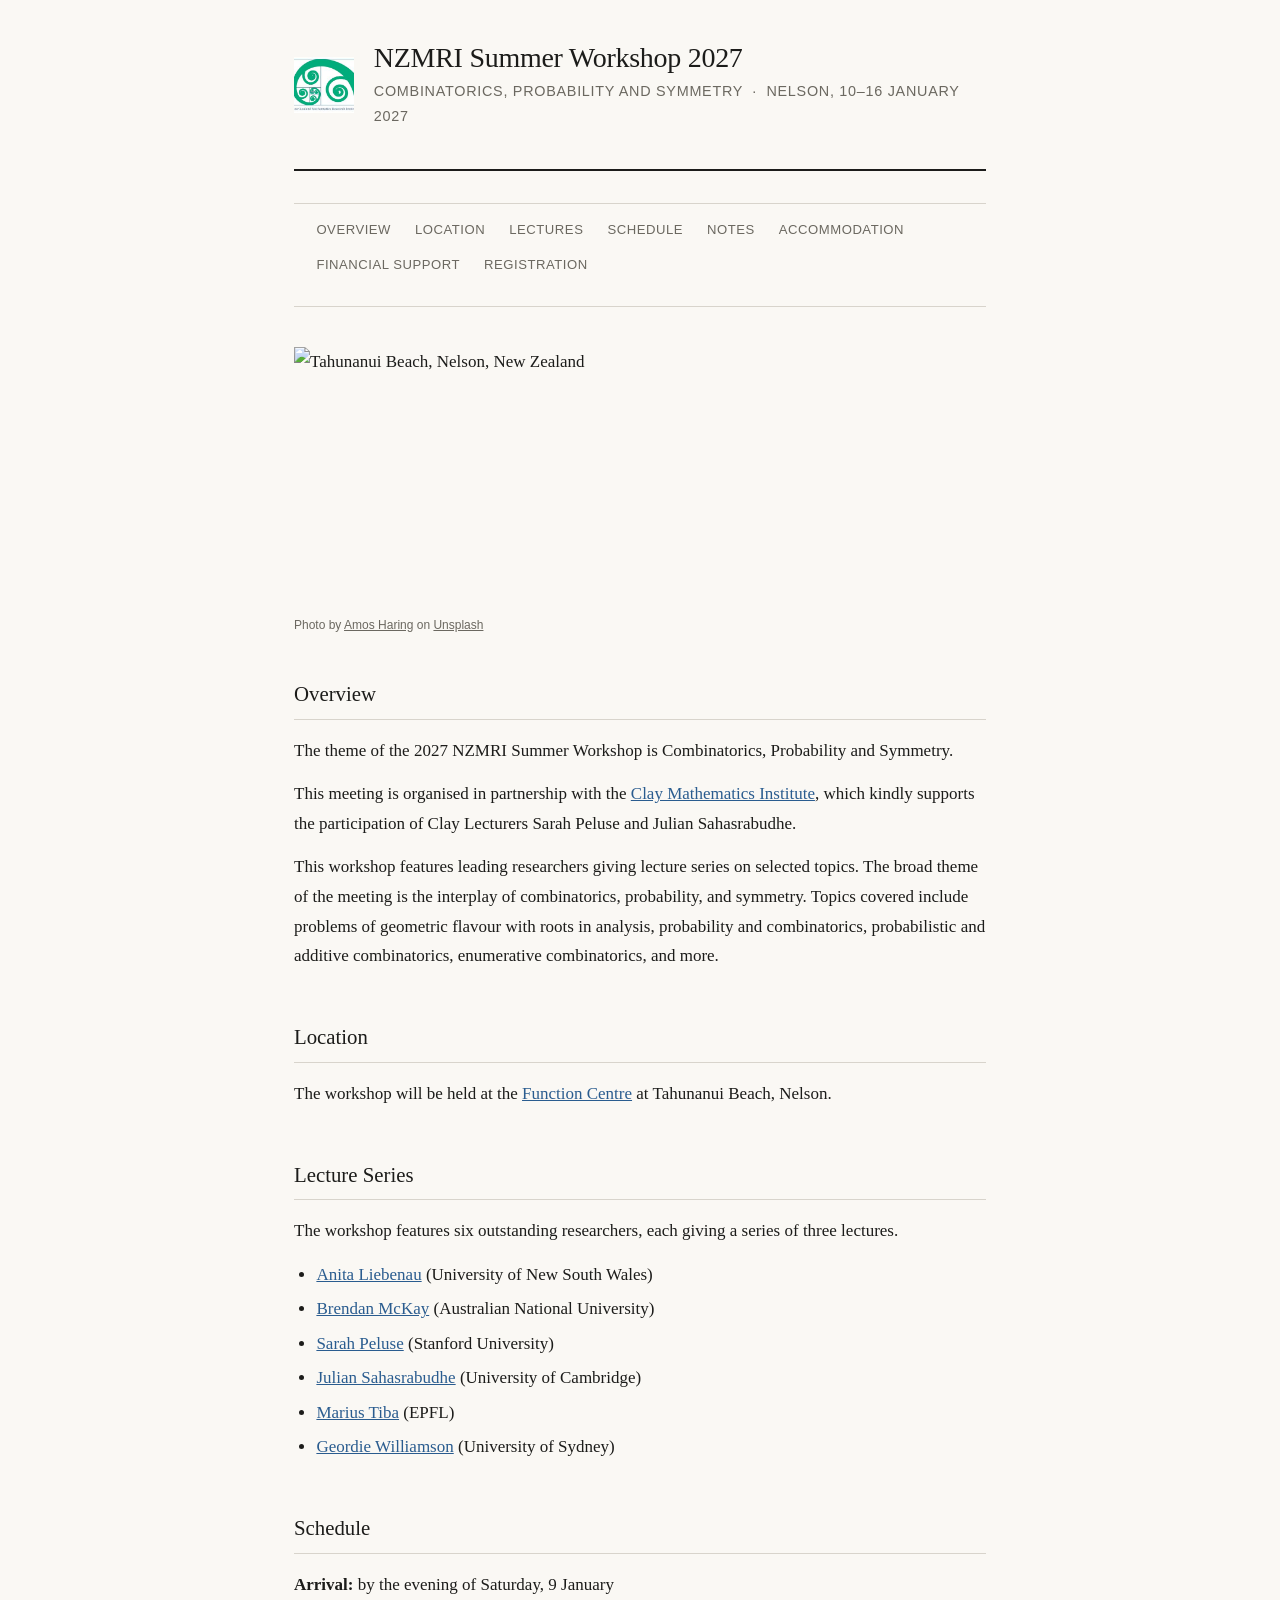
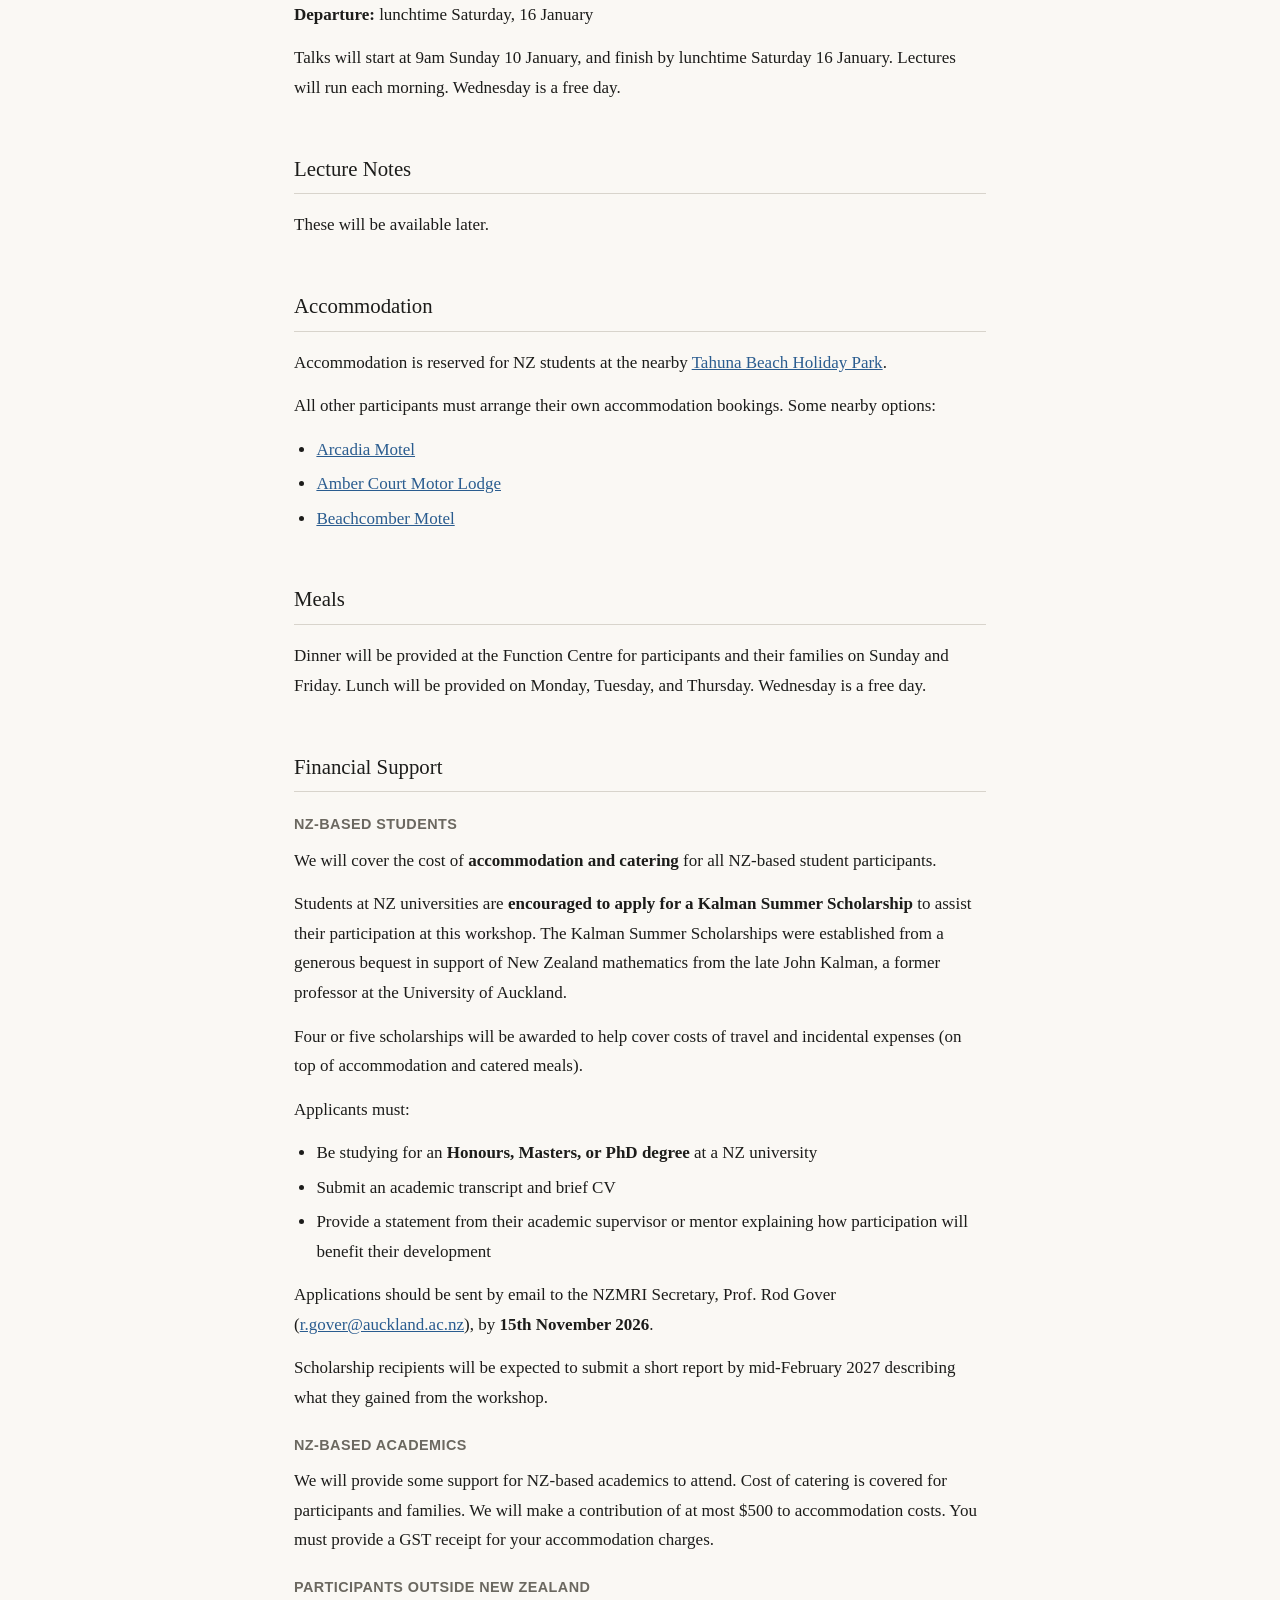
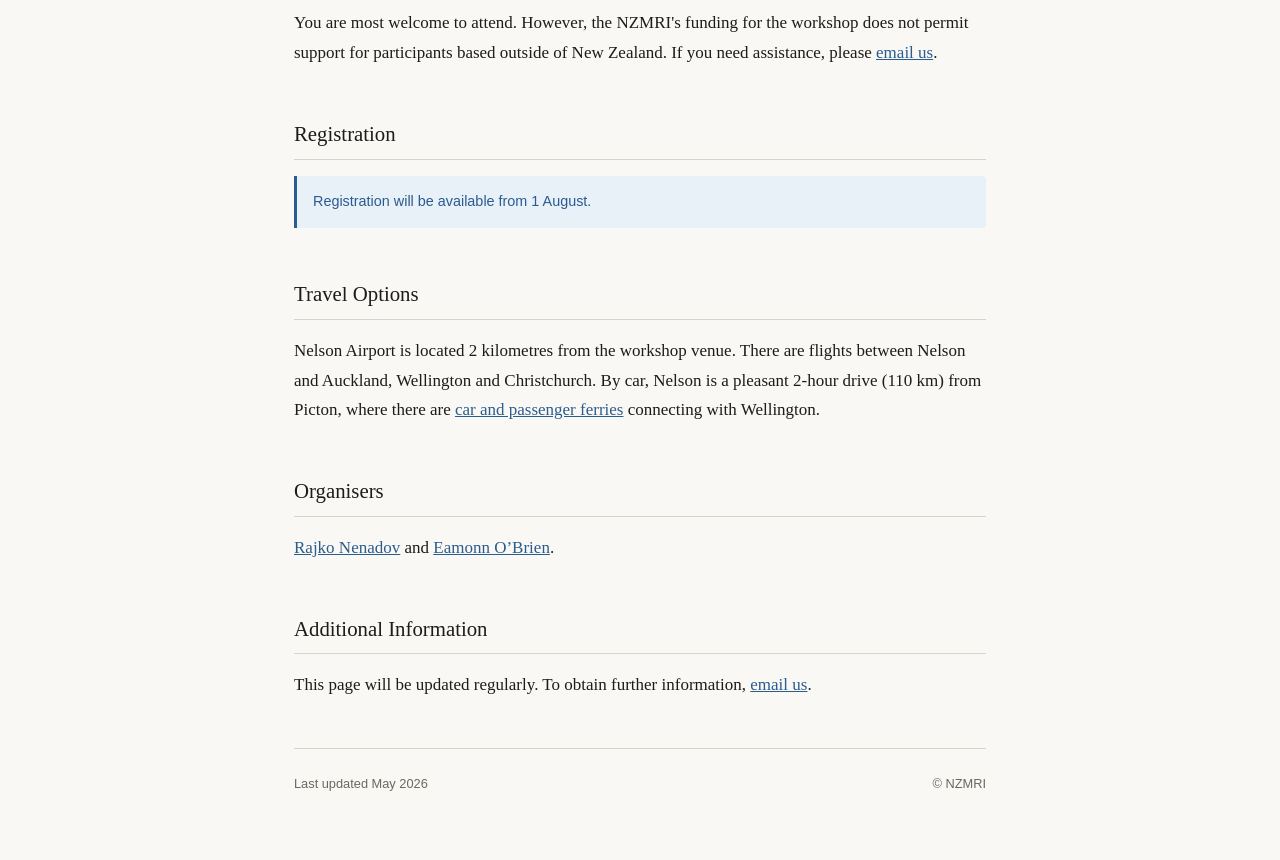
==== index.html @ 6ddc03cf "Add files via upload added CMI notice" ====
<!DOCTYPE html>
<html lang="en">
<head>
  <meta charset="UTF-8">
  <meta name="viewport" content="width=device-width, initial-scale=1.0">
  <title>NZMRI Summer Workshop 2027</title>
  <style>
    *, *::before, *::after { box-sizing: border-box; margin: 0; padding: 0; }

    :root {
      --cream: #faf8f4;
      --ink:   #1c1c1a;
      --muted: #6b6860;
      --rule:  #d8d4cc;
      --accent:#2a5c8f;
      --accent-light: #e8f0f8;
      --max: 740px;
      --serif: 'Georgia', 'Times New Roman', serif;
      --sans: 'Helvetica Neue', Arial, sans-serif;
    }

    html { scroll-behavior: smooth; }

    body {
      background: var(--cream);
      color: var(--ink);
      font-family: var(--serif);
      font-size: 17px;
      line-height: 1.75;
    }

    .page { max-width: var(--max); margin: 0 auto; padding: 0 1.5rem 4rem; }

    header {
      border-bottom: 2px solid var(--ink);
      padding: 2.5rem 0 1.5rem;
      margin-bottom: 2rem;
    }
    .logo-row {
      display: flex;
      align-items: center;
      gap: 1.25rem;
      margin-bottom: 1rem;
    }
    .logo-row img { height: 56px; width: auto; }
    header h1 {
      font-family: var(--serif);
      font-size: 1.75rem;
      font-weight: normal;
      letter-spacing: -0.01em;
      line-height: 1.25;
    }
    header .subtitle {
      font-family: var(--sans);
      font-size: 0.9rem;
      color: var(--muted);
      letter-spacing: 0.05em;
      text-transform: uppercase;
      margin-top: 0.25rem;
    }

    nav {
      border-top: 1px solid var(--rule);
      border-bottom: 1px solid var(--rule);
      padding: 0.6rem 0;
      margin-bottom: 2.5rem;
    }
    nav ul { list-style: none; display: flex; flex-wrap: wrap; gap: 0 1.5rem; }
    nav a {
      font-family: var(--sans);
      font-size: 0.82rem;
      letter-spacing: 0.04em;
      text-transform: uppercase;
      color: var(--muted);
      text-decoration: none;
    }
    nav a:hover { color: var(--accent); }

    .hero {
      width: 100%;
      aspect-ratio: 16/6;
      object-fit: cover;
      display: block;
      margin-bottom: 0.5rem;
    }
    .photo-credit {
      font-family: var(--sans);
      font-size: 0.75rem;
      color: var(--muted);
      margin-bottom: 2.5rem;
    }
    .photo-credit a { color: var(--muted); }

    section { margin-bottom: 3rem; }
    h2 {
      font-family: var(--serif);
      font-size: 1.3rem;
      font-weight: normal;
      border-bottom: 1px solid var(--rule);
      padding-bottom: 0.4rem;
      margin-bottom: 1rem;
    }
    h3 {
      font-family: var(--sans);
      font-size: 0.9rem;
      font-weight: 600;
      letter-spacing: 0.03em;
      text-transform: uppercase;
      color: var(--muted);
      margin: 1.25rem 0 0.5rem;
    }
    p { margin-bottom: 0.85rem; }
    ul, ol { padding-left: 1.4rem; margin-bottom: 0.85rem; }
    li { margin-bottom: 0.3rem; }
    a { color: var(--accent); }
    strong { font-weight: bold; }

    .reg-closed {
      background: var(--accent-light);
      border-left: 3px solid var(--accent);
      padding: 0.85rem 1rem;
      font-family: var(--sans);
      font-size: 0.9rem;
      color: var(--accent);
      border-radius: 0 4px 4px 0;
      margin-bottom: 1rem;
    }

    form { max-width: 600px; }

    .field { margin-bottom: 1.1rem; }
    .field label.lbl {
      display: block;
      font-family: var(--sans);
      font-size: 0.82rem;
      font-weight: 600;
      letter-spacing: 0.03em;
      text-transform: uppercase;
      color: var(--muted);
      margin-bottom: 5px;
    }
    .field label.lbl .req { color: #b03030; margin-left: 2px; }

    .field input[type="text"],
    .field input[type="email"],
    .field textarea {
      width: 100%;
      padding: 9px 11px;
      border: 1px solid var(--rule);
      border-radius: 3px;
      background: #fff;
      color: var(--ink);
      font-family: var(--serif);
      font-size: 0.95rem;
      transition: border-color 0.15s;
    }
    .field input:focus,
    .field textarea:focus {
      outline: none;
      border-color: var(--accent);
    }
    .field textarea { resize: vertical; min-height: 80px; }

    .row2 { display: grid; grid-template-columns: 1fr 1fr; gap: 12px; }

    .check-group {
      display: flex;
      flex-wrap: wrap;
      gap: 8px 20px;
      margin-top: 4px;
    }
    .check-group label {
      display: flex;
      align-items: center;
      gap: 7px;
      font-family: var(--sans);
      font-size: 0.9rem;
      cursor: pointer;
      color: var(--ink);
    }

    .sub-indent { margin-left: 1.5rem; margin-top: 8px; }

    .student-block {
      border: 1px solid var(--rule);
      border-radius: 4px;
      padding: 1.25rem 1.25rem 0.5rem;
      margin-top: 1.5rem;
      background: #fff;
    }
    .student-block > h3:first-child { margin-top: 0; }

    .info-panel {
      background: var(--accent-light);
      border-radius: 3px;
      padding: 0.75rem 1rem;
      font-family: var(--sans);
      font-size: 0.85rem;
      color: #1c3a58;
      line-height: 1.55;
      margin-bottom: 1rem;
    }
    .info-panel a { color: var(--accent); }

    .radio-row { display: flex; gap: 20px; margin-top: 4px; }
    .radio-row label {
      display: flex;
      align-items: center;
      gap: 7px;
      font-family: var(--sans);
      font-size: 0.9rem;
      cursor: pointer;
    }

    .hint {
      font-family: var(--sans);
      font-size: 0.8rem;
      color: var(--muted);
      margin: 5px 0 0;
      line-height: 1.5;
    }
    .hint a { color: var(--accent); }

    .submit-btn {
      margin-top: 1.5rem;
      padding: 11px 28px;
      background: var(--accent);
      color: #fff;
      border: none;
      border-radius: 3px;
      font-family: var(--sans);
      font-size: 0.9rem;
      font-weight: 600;
      letter-spacing: 0.04em;
      text-transform: uppercase;
      cursor: pointer;
      transition: background 0.15s;
    }
    .submit-btn:hover { background: #1e4570; }

    .form-note {
      font-family: var(--sans);
      font-size: 0.78rem;
      color: var(--muted);
      margin-top: 0.85rem;
      line-height: 1.55;
    }

    footer {
      border-top: 1px solid var(--rule);
      padding: 1.5rem 0 0;
      font-family: var(--sans);
      font-size: 0.8rem;
      color: var(--muted);
      display: flex;
      justify-content: space-between;
      flex-wrap: wrap;
      gap: 0.5rem;
    }

    @media (max-width: 520px) {
      .row2 { grid-template-columns: 1fr; }
      header h1 { font-size: 1.4rem; }
    }
  </style>
</head>
<body>
<div class="page">

  <header>
    <div class="logo-row">
      <img src="nzmri-logo.jpeg" alt="NZMRI logo">
      <div>
        <h1>NZMRI Summer Workshop 2027</h1>
        <div class="subtitle">Combinatorics, Probability and Symmetry &nbsp;&middot;&nbsp; Nelson, 10&ndash;16 January 2027</div>
      </div>
    </div>
  </header>

  <nav>
    <ul>
      <li><a href="#overview">Overview</a></li>
      <li><a href="#location">Location</a></li>
      <li><a href="#lectures">Lectures</a></li>
      <li><a href="#schedule">Schedule</a></li>
      <li><a href="#notes">Notes</a></li>
      <li><a href="#stay">Accommodation</a></li>
      <li><a href="#support">Financial support</a></li>
      <li><a href="#registration">Registration</a></li>
    </ul>
  </nav>

  <img
    class="hero"
    src="https://images.unsplash.com/photo-1741675580162-0128bad1063c?fm=jpg&q=80&w=2000&auto=format&fit=crop"
    alt="Tahunanui Beach, Nelson, New Zealand">
  <p class="photo-credit">
    Photo by <a href="https://unsplash.com/@amosharing">Amos Haring</a> on <a href="https://unsplash.com">Unsplash</a>
  </p>

  <section id="overview">
    <h2>Overview</h2>
    <p>The theme of the 2027 NZMRI Summer Workshop is Combinatorics, Probability and Symmetry.</p>
    <p>This meeting is organised in partnership with the <a href="https://www.claymath.org/">Clay Mathematics Institute</a>, which kindly supports the participation of Clay Lecturers Sarah Peluse and Julian Sahasrabudhe.</p>
    <p>This workshop features leading researchers giving lecture series on selected topics. The broad theme of the meeting is the interplay of combinatorics, probability, and symmetry. Topics covered include problems of geometric flavour with roots in analysis, probability and combinatorics, probabilistic and additive combinatorics, enumerative combinatorics, and more.</p>
  </section>

  <section id="location">
    <h2>Location</h2>
    <p>The workshop will be held at the <a href="https://tahuna.nz/tahuna-conference-centre/">Function Centre</a> at Tahunanui Beach, Nelson.</p>
  </section>

  <section id="lectures">
    <h2>Lecture Series</h2>
    <p>The workshop features six outstanding researchers, each giving a series of three lectures.</p>
    <ul>
      <li><a href="https://lieben.au/">Anita Liebenau</a> (University of New South Wales)</li>
      <li><a href="https://users.cecs.anu.edu.au/~bdm/">Brendan McKay</a> (Australian National University)</li>
      <li><a href="https://stanford.edu/~speluse/">Sarah Peluse</a> (Stanford University)</li>
      <li><a href="https://www.dpmms.cam.ac.uk/~jdrs2/">Julian Sahasrabudhe</a> (University of Cambridge)</li>
      <li><a href="https://sites.google.com/view/marius-tiba">Marius Tiba</a> (EPFL)</li>
      <li><a href="https://www.maths.usyd.edu.au/u/geordie/">Geordie Williamson</a> (University of Sydney)</li>
    </ul>
  </section>

  <section id="schedule">
    <h2>Schedule</h2>
    <p><strong>Arrival:</strong> by the evening of Saturday, 9 January<br>
       <strong>Departure:</strong> lunchtime Saturday, 16 January</p>
    <p>Talks will start at 9am Sunday 10 January, and finish by lunchtime Saturday 16 January. Lectures will run each morning. Wednesday is a free day.</p>
  </section>

  <section id="notes">
    <h2>Lecture Notes</h2>
    <p>These will be available later.</p>
  </section>

  <section id="stay">
    <h2>Accommodation</h2>
    <p>Accommodation is reserved for NZ students at the nearby <a href="http://tahunabeachholidaypark.co.nz/">Tahuna Beach Holiday Park</a>.</p>
    <p>All other participants must arrange their own accommodation bookings. Some nearby options:</p>
    <ul>
      <li><a href="https://www.arcadianelson.co.nz/">Arcadia Motel</a></li>
      <li><a href="http://www.ambercourtnelson.co.nz/">Amber Court Motor Lodge</a></li>
      <li><a href="http://www.beachcomber.co.nz/">Beachcomber Motel</a></li>
    </ul>
  </section>

  <section id="meals">
    <h2>Meals</h2>
    <p>Dinner will be provided at the Function Centre for participants and their families on Sunday and Friday. Lunch will be provided on Monday, Tuesday, and Thursday. Wednesday is a free day.</p>
  </section>

  <section id="support">
    <h2>Financial Support</h2>

    <h3>NZ-based students</h3>
    <p>We will cover the cost of <strong>accommodation and catering</strong> for all NZ-based student participants.</p>
    <p>Students at NZ universities are <strong>encouraged to apply for a Kalman Summer Scholarship</strong> to assist their participation at this workshop. The Kalman Summer Scholarships were established from a generous bequest in support of New Zealand mathematics from the late John Kalman, a former professor at the University of Auckland.</p>
    <p>Four or five scholarships will be awarded to help cover costs of travel and incidental expenses (on top of accommodation and catered meals).</p>
    <p>Applicants must:</p>
    <ul>
      <li>Be studying for an <strong>Honours, Masters, or PhD degree</strong> at a NZ university</li>
      <li>Submit an academic transcript and brief CV</li>
      <li>Provide a statement from their academic supervisor or mentor explaining how participation will benefit their development</li>
    </ul>
    <p>Applications should be sent by email to the NZMRI Secretary, Prof. Rod Gover (<a href="mailto:r.gover@auckland.ac.nz">r.gover@auckland.ac.nz</a>), by <strong>15th November 2026</strong>.</p>
    <p>Scholarship recipients will be expected to submit a short report by mid-February 2027 describing what they gained from the workshop.</p>

    <h3>NZ-based academics</h3>
    <p>We will provide some support for NZ-based academics to attend. Cost of catering is covered for participants and families. We will make a contribution of at most $500 to accommodation costs. You must provide a GST receipt for your accommodation charges.</p>

    <h3>Participants outside New Zealand</h3>
    <p>You are most welcome to attend. However, the NZMRI's funding for the workshop does not permit support for participants based outside of New Zealand. If you need assistance, please <a href="mailto:nzmri2027@gmail.com">email us</a>.</p>
  </section>

  <section id="registration">
    <h2>Registration</h2>

    <!--
      TO ENABLE THE FORM ON 1 AUGUST:
        1. Delete (or comment out) the <div class="reg-closed"> block immediately below.
        2. Remove  style="display:none;"  from the <div id="reg-form-wrapper"> tag further down.
    -->

    <div class="reg-closed">
      Registration will be available from 1 August.
    </div>

    <div id="reg-form-wrapper" style="display:none;">
      <p>Please complete the form below to register for the NZMRI Summer Workshop 2027. The organisers will be in touch closer to the workshop.</p>

      <form action="https://formspree.io/f/meewqvok" method="POST">

        <div class="row2">
          <div class="field">
            <label class="lbl">First name <span class="req">*</span></label>
            <input type="text" name="first_name" required>
          </div>
          <div class="field">
            <label class="lbl">Family name <span class="req">*</span></label>
            <input type="text" name="family_name" required>
          </div>
        </div>

        <div class="field">
          <label class="lbl">Position <span class="req">*</span></label>
          <div class="check-group">
            <label>
              <input type="radio" name="position" value="Academic" required onchange="toggleStudent(this)">
              Academic
            </label>
            <label>
              <input type="radio" name="position" value="Student" onchange="toggleStudent(this)">
              Student
            </label>
          </div>
          <div class="sub-indent" id="student-level" style="display:none;">
            <div class="check-group">
              <label><input type="checkbox" name="student_level" value="PhD"> PhD</label>
              <label><input type="checkbox" name="student_level" value="Masters"> Masters</label>
              <label><input type="checkbox" name="student_level" value="Honours"> Honours</label>
            </div>
          </div>
        </div>

        <div class="field">
          <label class="lbl">Department</label>
          <input type="text" name="department" placeholder="e.g. Department of Mathematics">
        </div>
        <div class="field">
          <label class="lbl">University / Institution <span class="req">*</span></label>
          <input type="text" name="university" required placeholder="e.g. University of Auckland">
        </div>

        <div class="field">
          <label class="lbl">Email address (valid until January 2027) <span class="req">*</span></label>
          <input type="email" name="email" required placeholder="e.g. j.smith@university.ac.nz">
        </div>

        <div class="field">
          <label class="lbl">Dietary requirements</label>
          <div class="check-group">
            <label><input type="radio" name="dietary" value="None" checked onchange="toggleDietaryOther(this)"> None</label>
            <label><input type="radio" name="dietary" value="Vegetarian" onchange="toggleDietaryOther(this)"> Vegetarian</label>
            <label><input type="radio" name="dietary" value="Other" onchange="toggleDietaryOther(this)"> Other</label>
          </div>
          <div id="dietary-other" style="display:none; margin-top:8px;">
            <input type="text" name="dietary_other" placeholder="Please describe your dietary requirements">
          </div>
        </div>

        <div class="student-block" id="student-fields" style="display:none;">
          <h3>Additional information for students</h3>

          <h3 style="margin-top:0.75rem;">Accommodation</h3>
          <div class="info-panel">
            By default, accommodation for students is available in shared rooms at
            <a href="https://tahuna.nz/">Tahuna Beach Holiday Park</a>.
          </div>

          <div class="field">
            <label class="lbl">Room-sharing preferences</label>
            <p class="hint" style="margin-bottom:6px;">If you wish to indicate a preference for whom to share a room with, list names here.</p>
            <textarea name="room_sharing" placeholder="Names of preferred room-mates (optional)"></textarea>
          </div>

          <div class="field">
            <label class="lbl">Accompanying non-registered participant</label>
            <p class="hint" style="margin-bottom:6px;">If you will be accompanied by a non-registered participant, please provide their name and indicate whether you have additional accommodation and dietary requirements.</p>
            <textarea name="accompanying_person" placeholder="Name and any additional accommodation / dietary requirements"></textarea>
          </div>

          <h3>Support for students</h3>
          <div class="info-panel">
            We will cover the cost of accommodation and catering for all NZ-based student participants.
            You are encouraged to apply for a <strong>Kalman Summer Scholarship</strong> to assist your participation.
            The Kalman Summer Scholarships were established from a generous bequest in support of New Zealand
            mathematics from the late John Kalman, a former professor at the University of Auckland.
          </div>

          <div class="field">
            <label class="lbl">Do you plan to apply for a Kalman Summer Scholarship?</label>
            <div class="radio-row">
              <label><input type="radio" name="kalman_scholarship" value="Yes"> Yes</label>
              <label><input type="radio" name="kalman_scholarship" value="No"> No</label>
            </div>
            <p class="hint">If so, follow the <a href="https://nzmri2027.github.io/#support">instructions on the conference page</a>.</p>
          </div>
        </div>

        <!-- Academic: accompanying participant -->
        <div class="field" id="academic-companion" style="display:none;">
          <label class="lbl">Accompanying non-registered participant</label>
          <p class="hint" style="margin-bottom:6px;">If you will be accompanied by a non-registered participant, please provide their name and indicate whether you have additional dietary requirements.</p>
          <textarea name="academic_accompanying_person" placeholder="Name and any additional dietary requirements"></textarea>
        </div>

        <input type="hidden" name="_subject" value="NZMRI 2027 — New registration">
        <input type="hidden" name="_next" value="https://nzmri2027.github.io/#registration">

        <button type="submit" class="submit-btn">Submit registration</button>

        <p class="form-note">* Required fields. The organisers will be in touch closer to the workshop.</p>

      </form>
    </div>
  </section>

  <section id="travel">
    <h2>Travel Options</h2>
    <p>Nelson Airport is located 2 kilometres from the workshop venue. There are flights between Nelson and Auckland, Wellington and Christchurch. By car, Nelson is a pleasant 2-hour drive (110 km) from Picton, where there are <a href="https://www.interislander.co.nz/">car and passenger ferries</a> connecting with Wellington.</p>
  </section>

  <section id="organisers">
    <h2>Organisers</h2>
    <p><a href="https://sites.google.com/view/rajkon//">Rajko Nenadov</a> and <a href="https://math.auckland.ac.nz/~obrien">Eamonn O&rsquo;Brien</a>.</p>
  </section>

  <section id="info">
    <h2>Additional Information</h2>
    <p>This page will be updated regularly. To obtain further information, <a href="mailto:nzmri2027@gmail.com">email us</a>.</p>
  </section>

  <footer>
    <span>Last updated May 2026</span>
    <span>&copy; NZMRI</span>
  </footer>

</div>

<script>
  function toggleDietaryOther(el) {
    var show = el.value === 'Other';
    document.getElementById('dietary-other').style.display = show ? 'block' : 'none';
  }

  function toggleStudent(el) {
    var isAcademic = el.value === 'Academic';
    var isStudent = el.value === 'Student';
    document.getElementById('student-fields').style.display = isStudent ? 'block' : 'none';
    document.getElementById('student-level').style.display = isStudent ? 'block' : 'none';
    document.getElementById('academic-companion').style.display = isAcademic ? 'block' : 'none';
  }
</script>
</body>
</html>
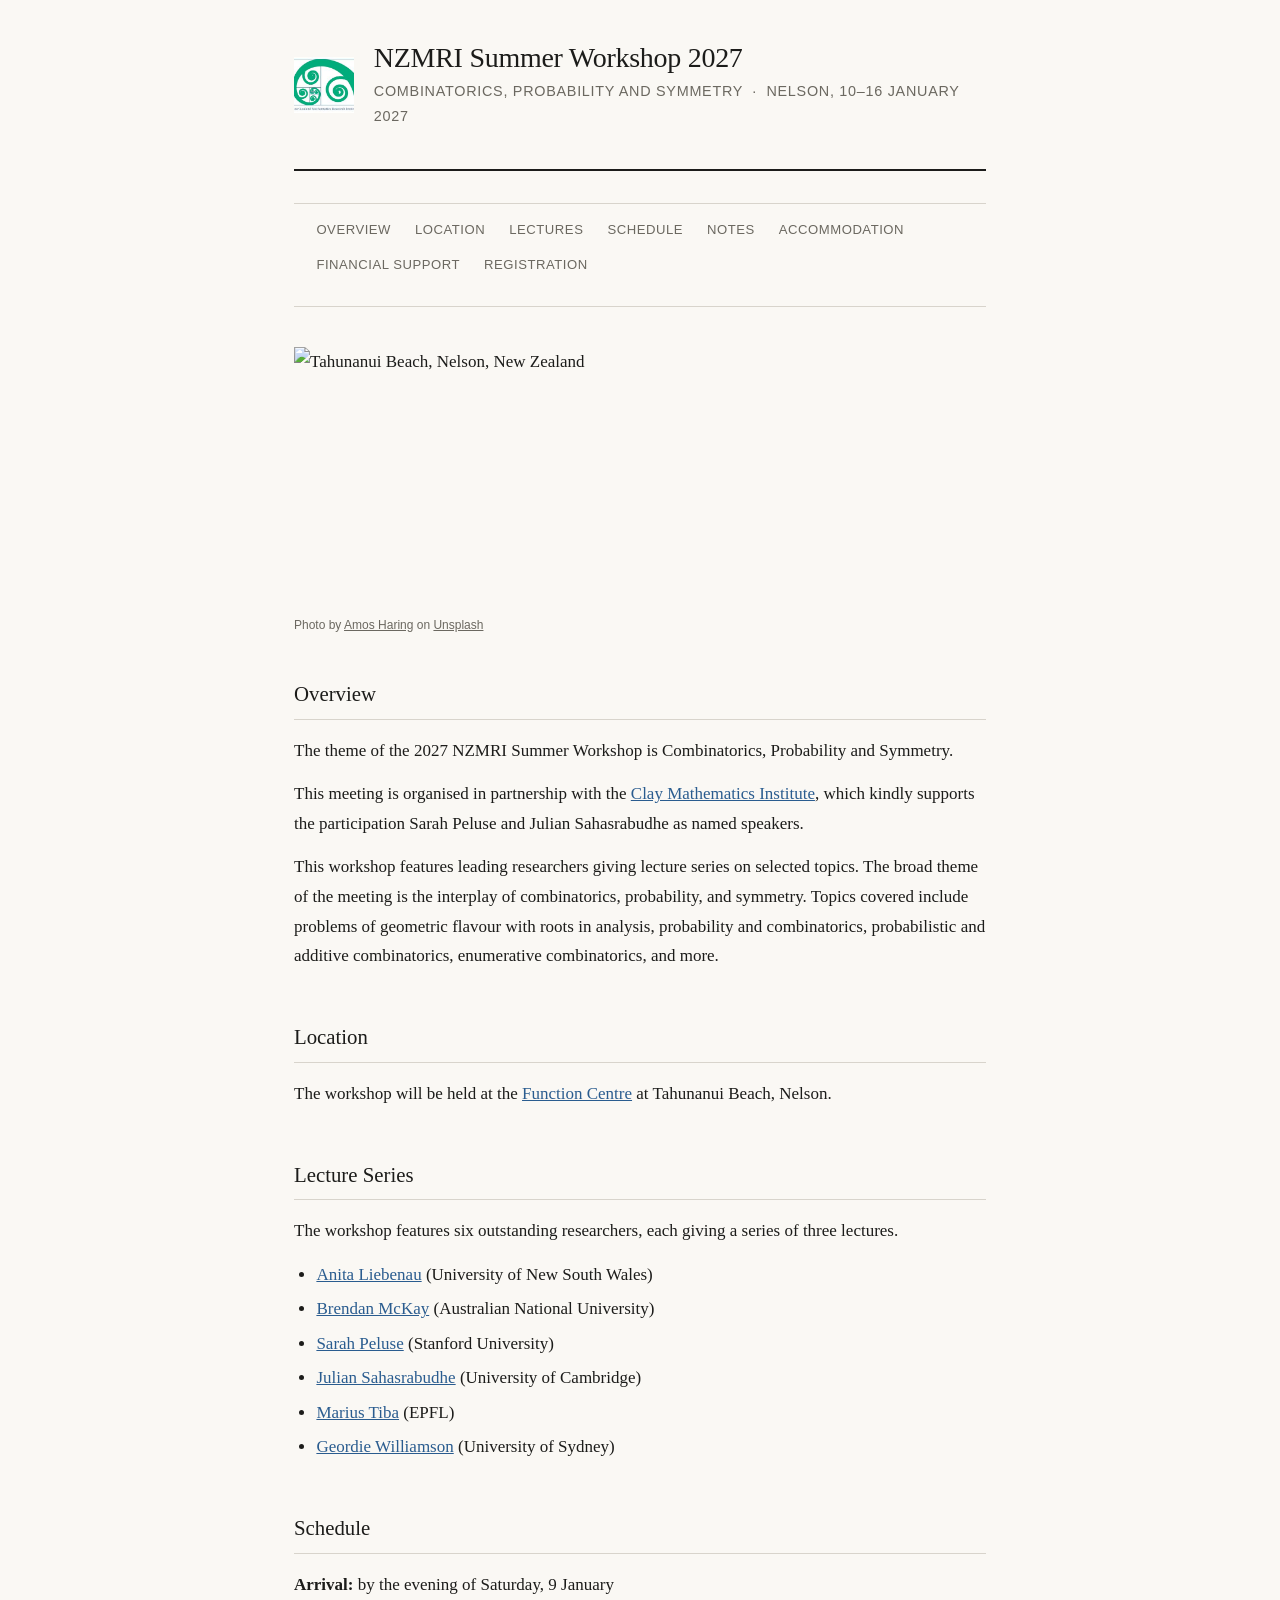
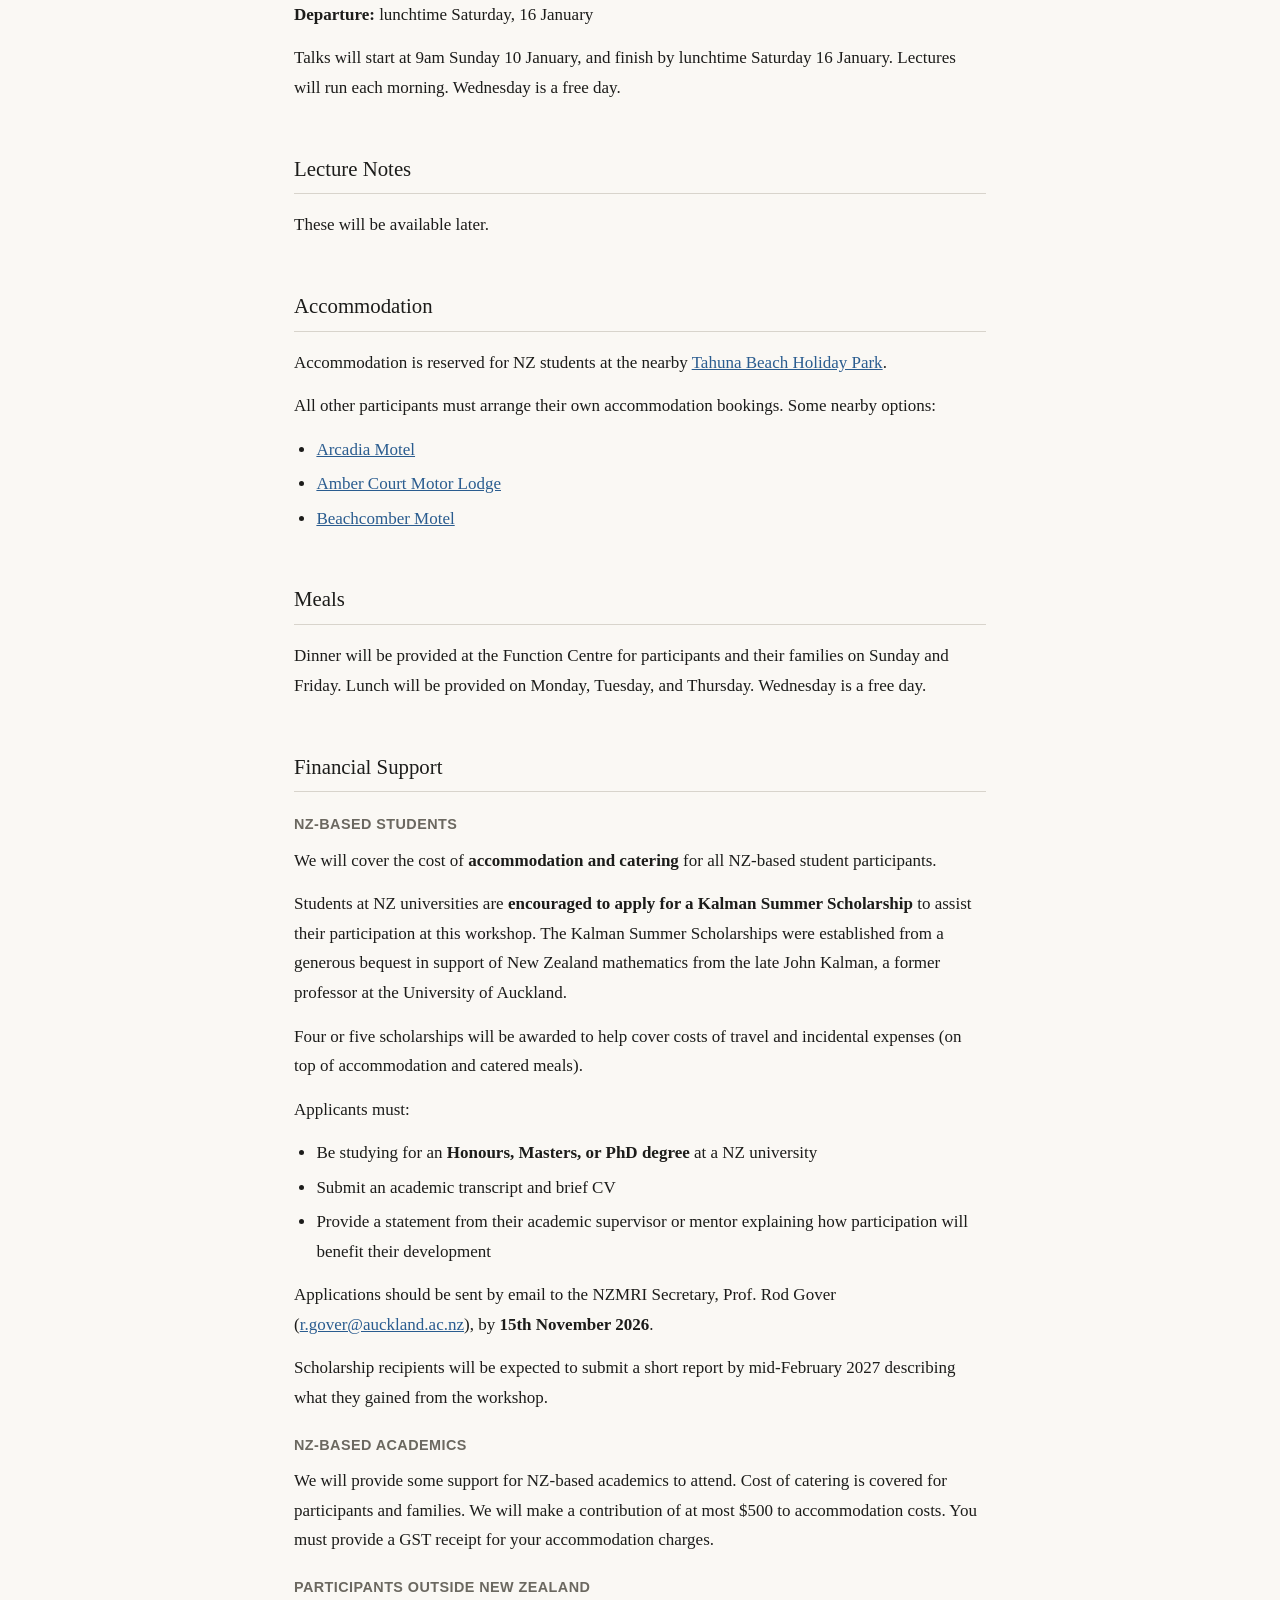
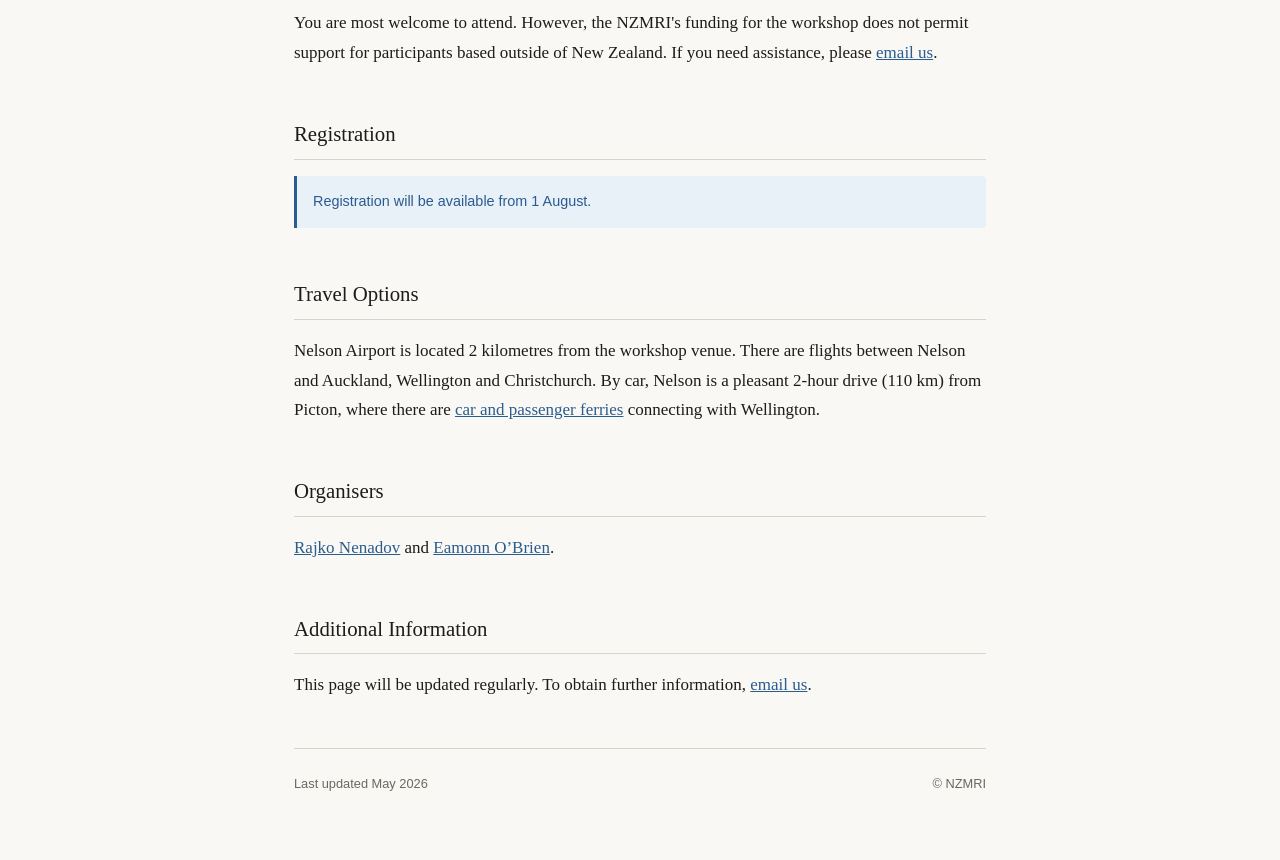
==== commit 2d16a5c2: "Update index.html" ====
--- a/index.html
+++ b/index.html
@@ -301,7 +301,7 @@
   <section id="overview">
     <h2>Overview</h2>
     <p>The theme of the 2027 NZMRI Summer Workshop is Combinatorics, Probability and Symmetry.</p>
-    <p>This meeting is organised in partnership with the <a href="https://www.claymath.org/">Clay Mathematics Institute</a>, which kindly supports the participation of Clay Lecturers Sarah Peluse and Julian Sahasrabudhe.</p>
+    <p>This meeting is organised in partnership with the <a href="https://www.claymath.org/">Clay Mathematics Institute</a>, which kindly supports the participation  Sarah Peluse and Julian Sahasrabudhe as named speakers.</p>
     <p>This workshop features leading researchers giving lecture series on selected topics. The broad theme of the meeting is the interplay of combinatorics, probability, and symmetry. Topics covered include problems of geometric flavour with roots in analysis, probability and combinatorics, probabilistic and additive combinatorics, enumerative combinatorics, and more.</p>
   </section>
 
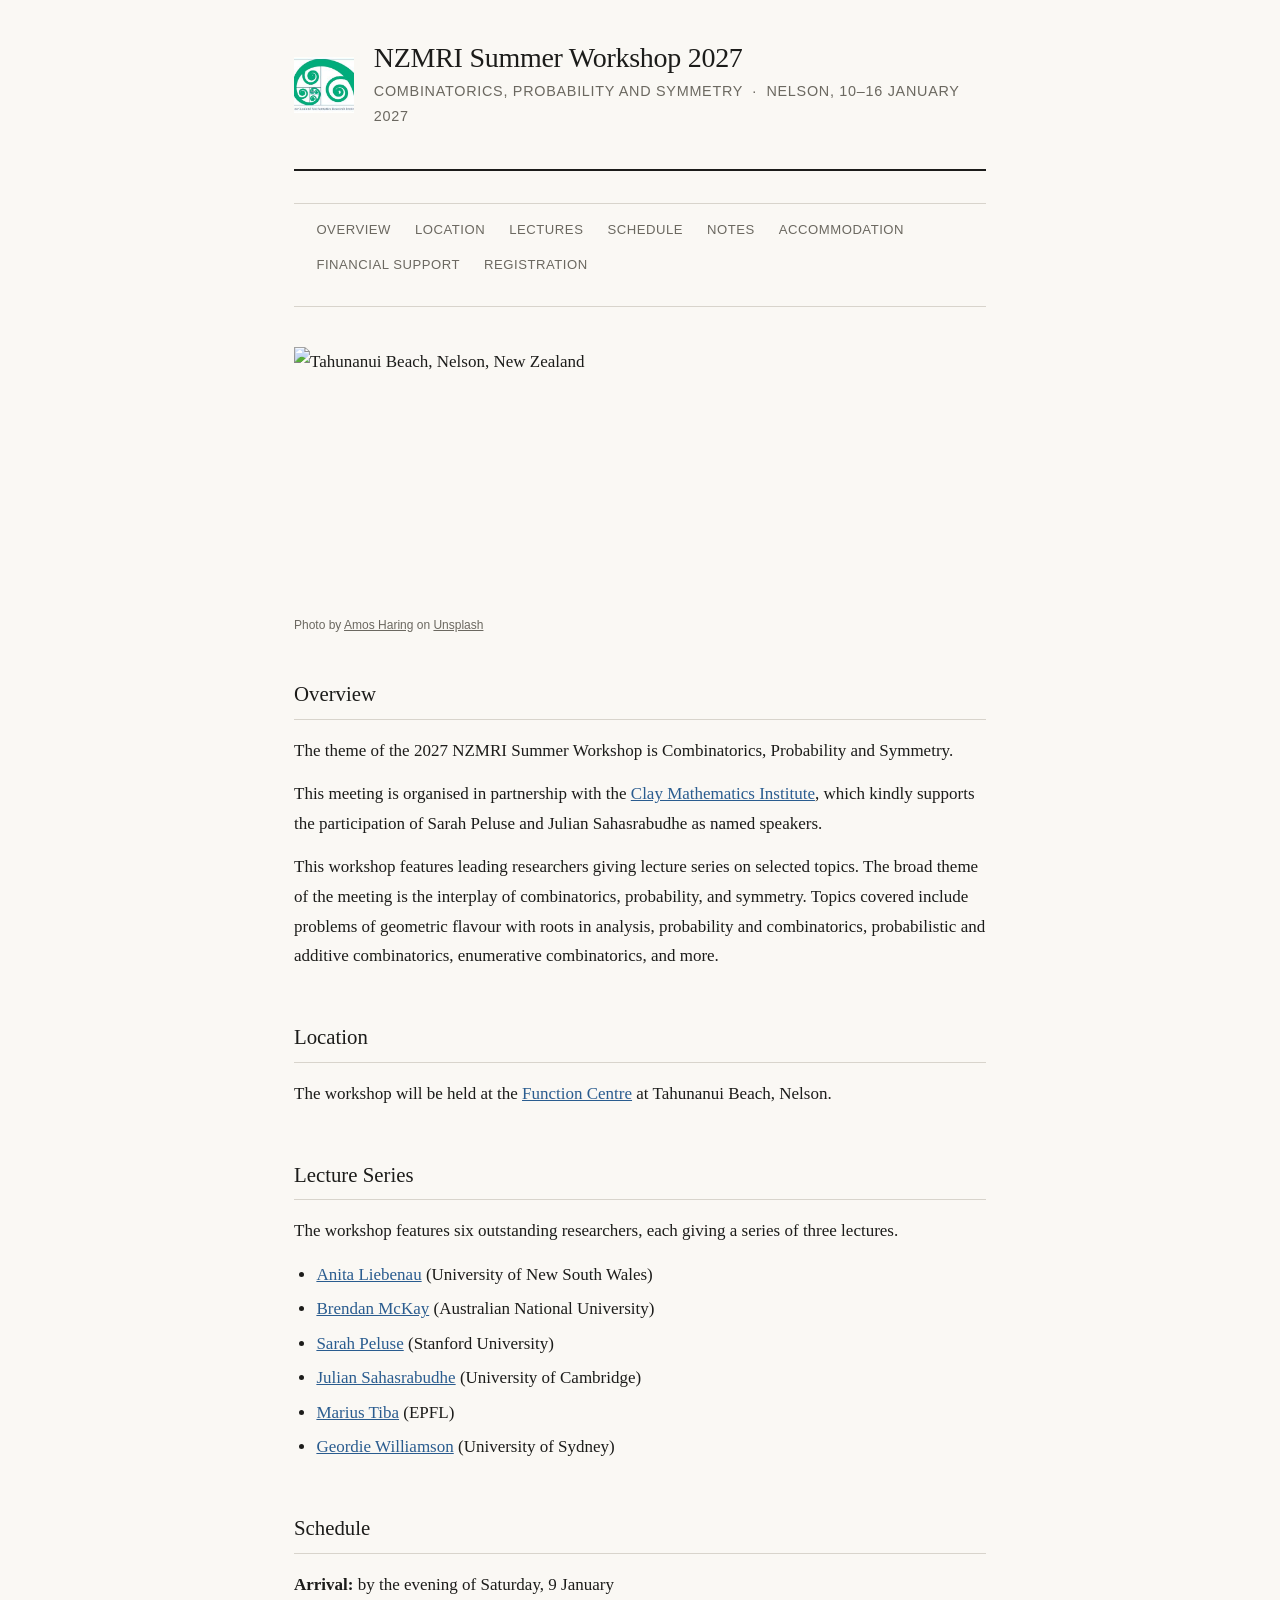
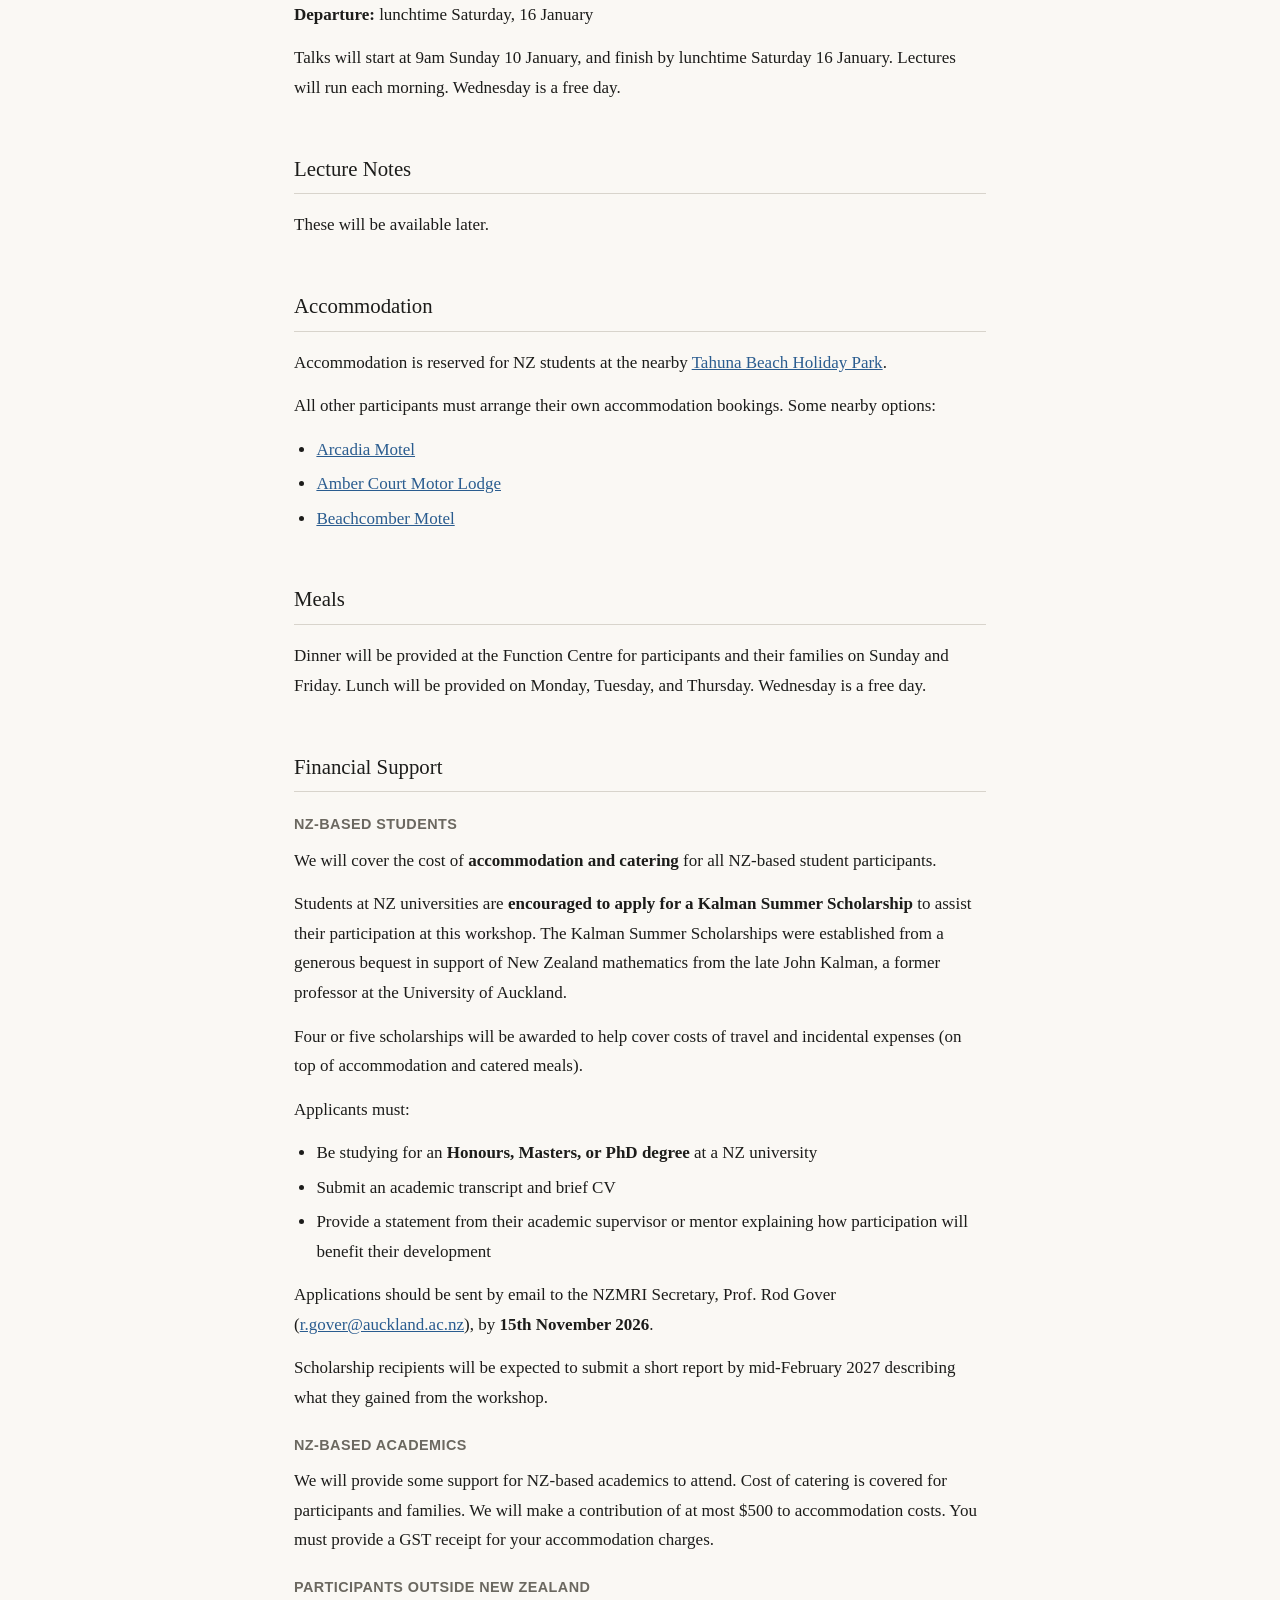
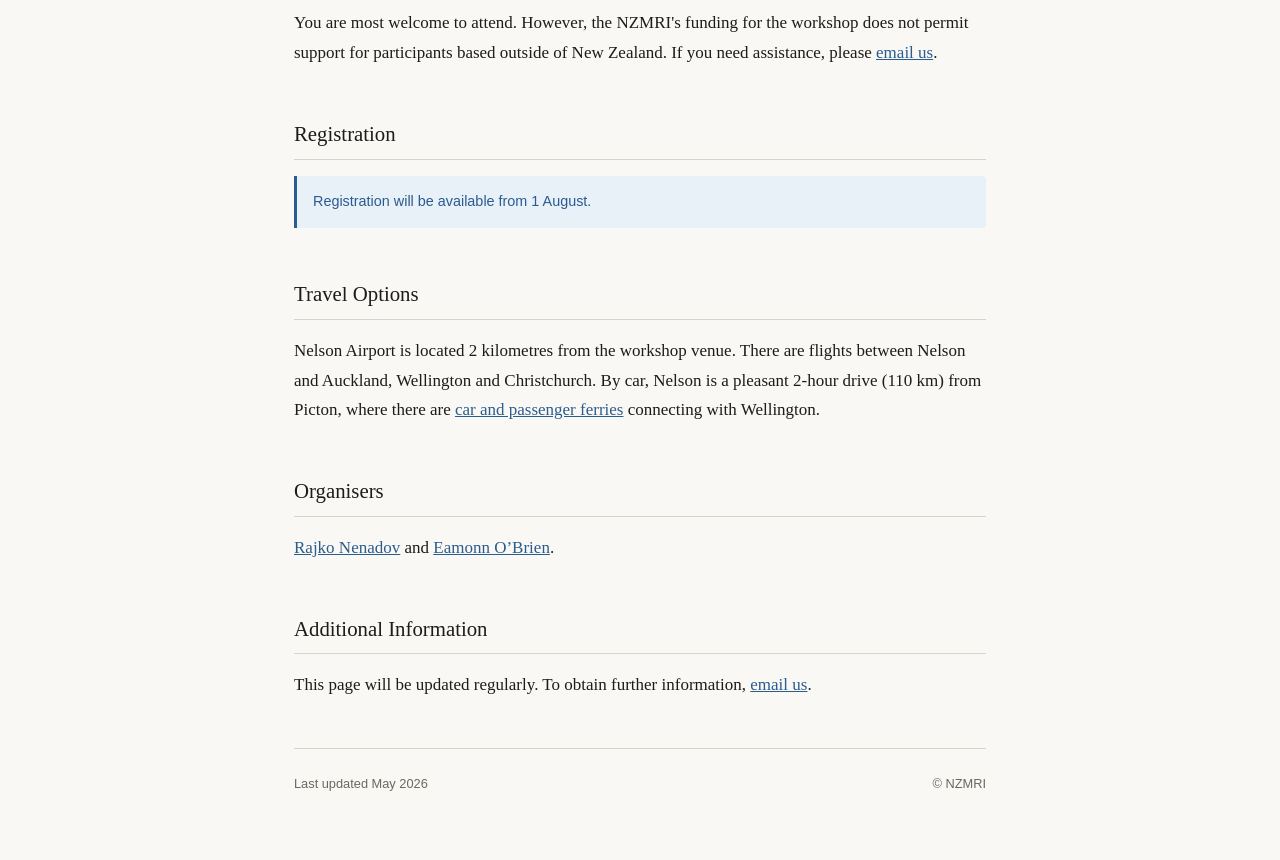
==== commit 0d80814a: "Update index.html" ====
--- a/index.html
+++ b/index.html
@@ -301,7 +301,7 @@
   <section id="overview">
     <h2>Overview</h2>
     <p>The theme of the 2027 NZMRI Summer Workshop is Combinatorics, Probability and Symmetry.</p>
-    <p>This meeting is organised in partnership with the <a href="https://www.claymath.org/">Clay Mathematics Institute</a>, which kindly supports the participation  Sarah Peluse and Julian Sahasrabudhe as named speakers.</p>
+    <p>This meeting is organised in partnership with the <a href="https://www.claymath.org/">Clay Mathematics Institute</a>, which kindly supports the participation of Sarah Peluse and Julian Sahasrabudhe as named speakers.</p>
     <p>This workshop features leading researchers giving lecture series on selected topics. The broad theme of the meeting is the interplay of combinatorics, probability, and symmetry. Topics covered include problems of geometric flavour with roots in analysis, probability and combinatorics, probabilistic and additive combinatorics, enumerative combinatorics, and more.</p>
   </section>
 
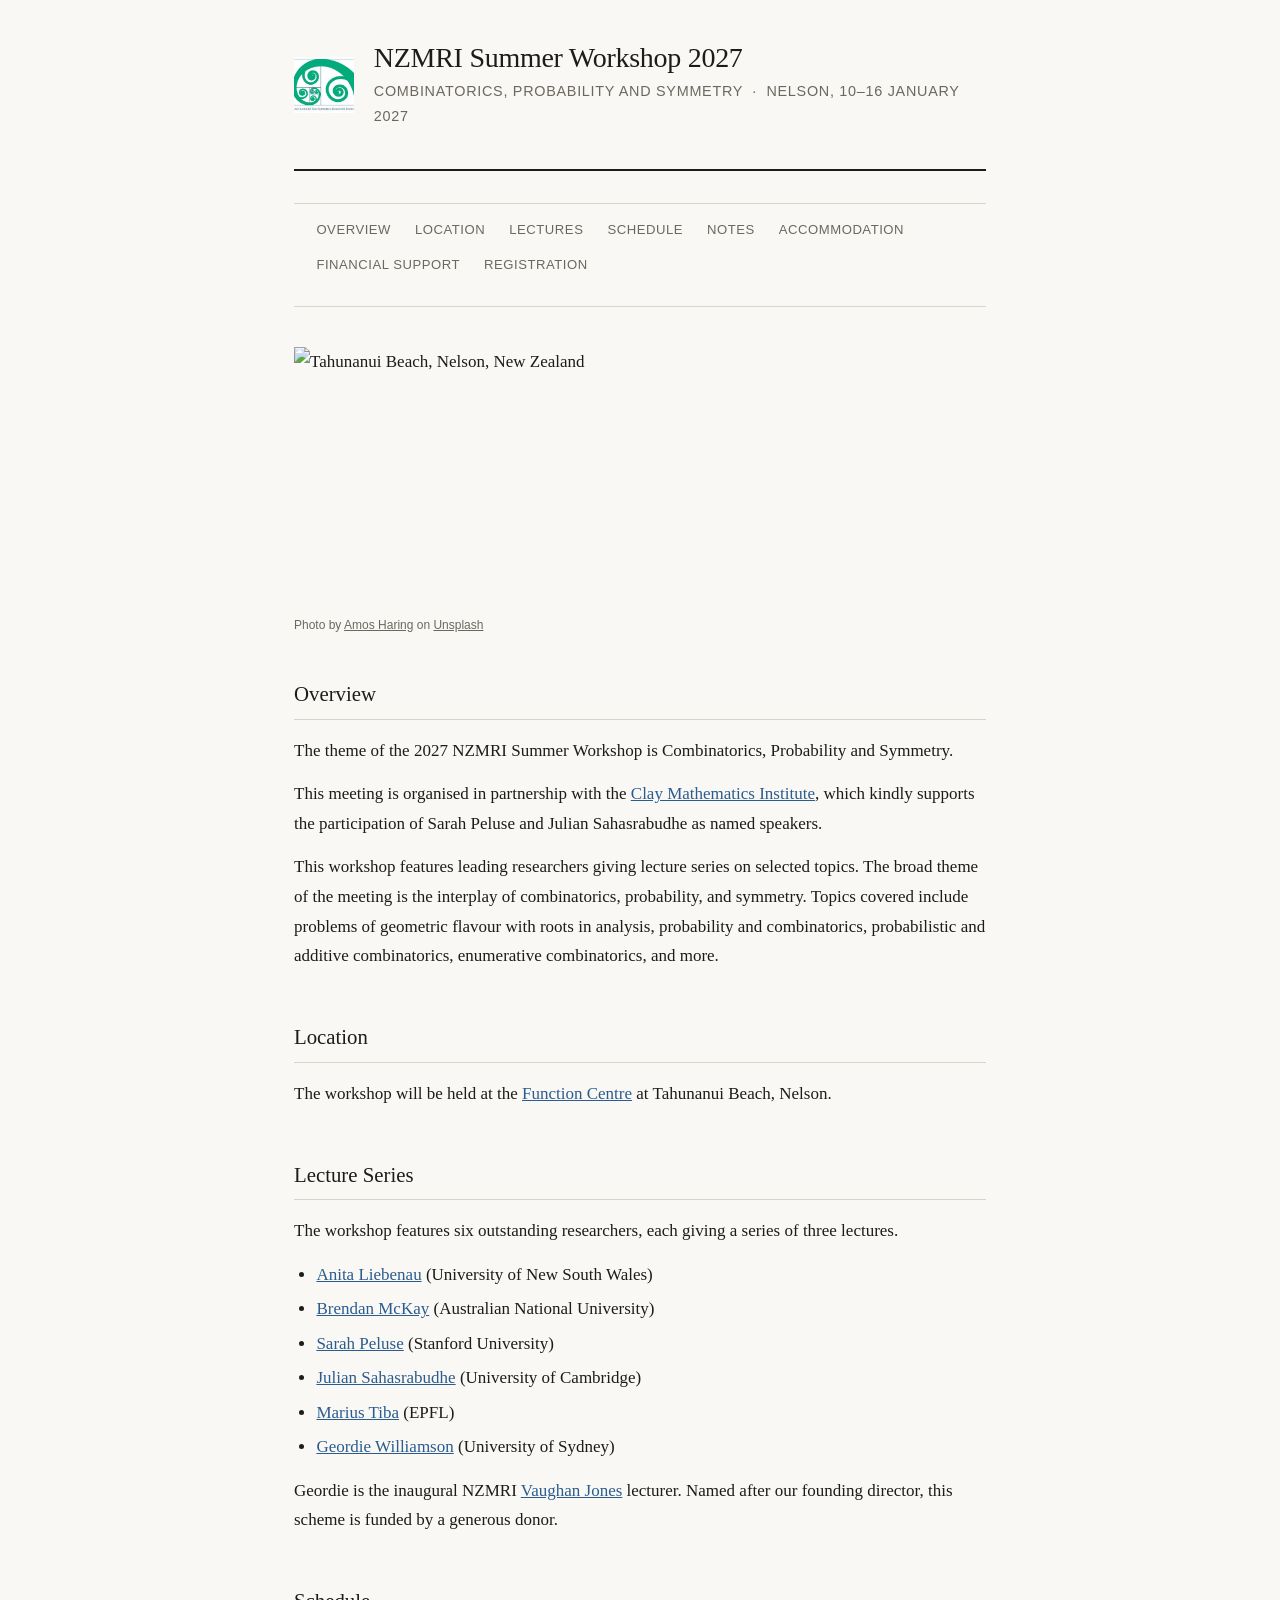
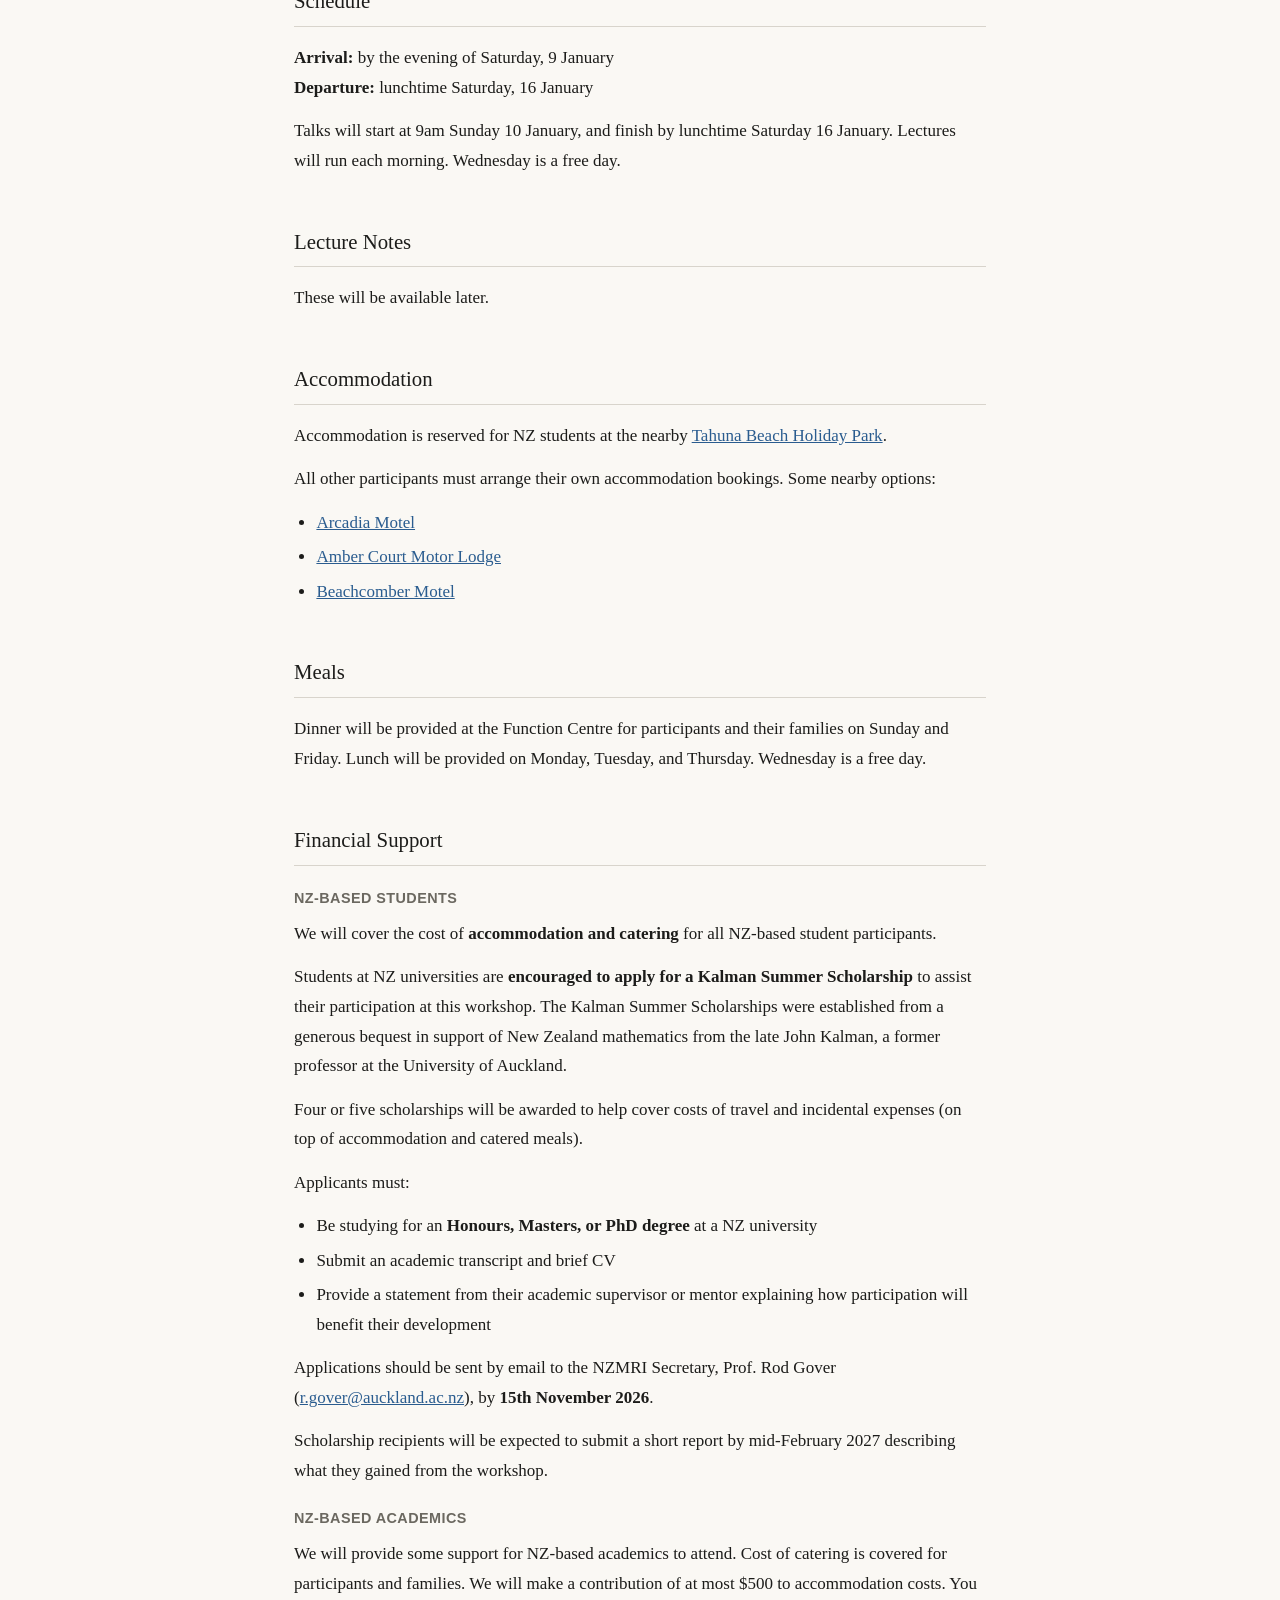
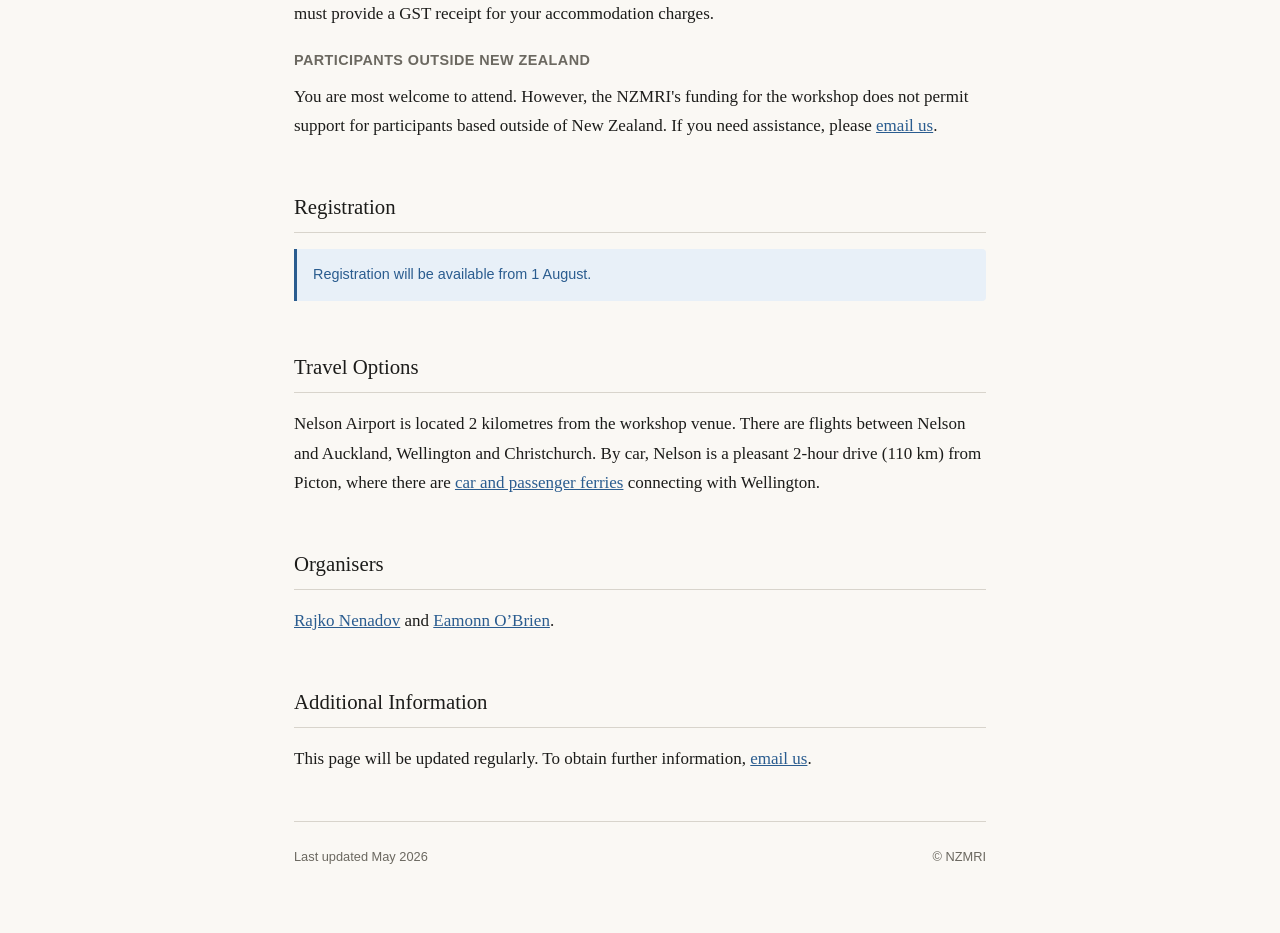
==== commit d819cd8e: "Add files via upload Added Vaughan Jones link" ====
--- a/index.html
+++ b/index.html
@@ -321,6 +321,7 @@
       <li><a href="https://sites.google.com/view/marius-tiba">Marius Tiba</a> (EPFL)</li>
       <li><a href="https://www.maths.usyd.edu.au/u/geordie/">Geordie Williamson</a> (University of Sydney)</li>
     </ul>
+    <p>Geordie is the inaugural NZMRI <a href="https://en.wikipedia.org/wiki/Vaughan_Jones">Vaughan Jones</a> lecturer. Named after our founding director, this scheme is funded by a generous donor.</p>
   </section>
 
   <section id="schedule">
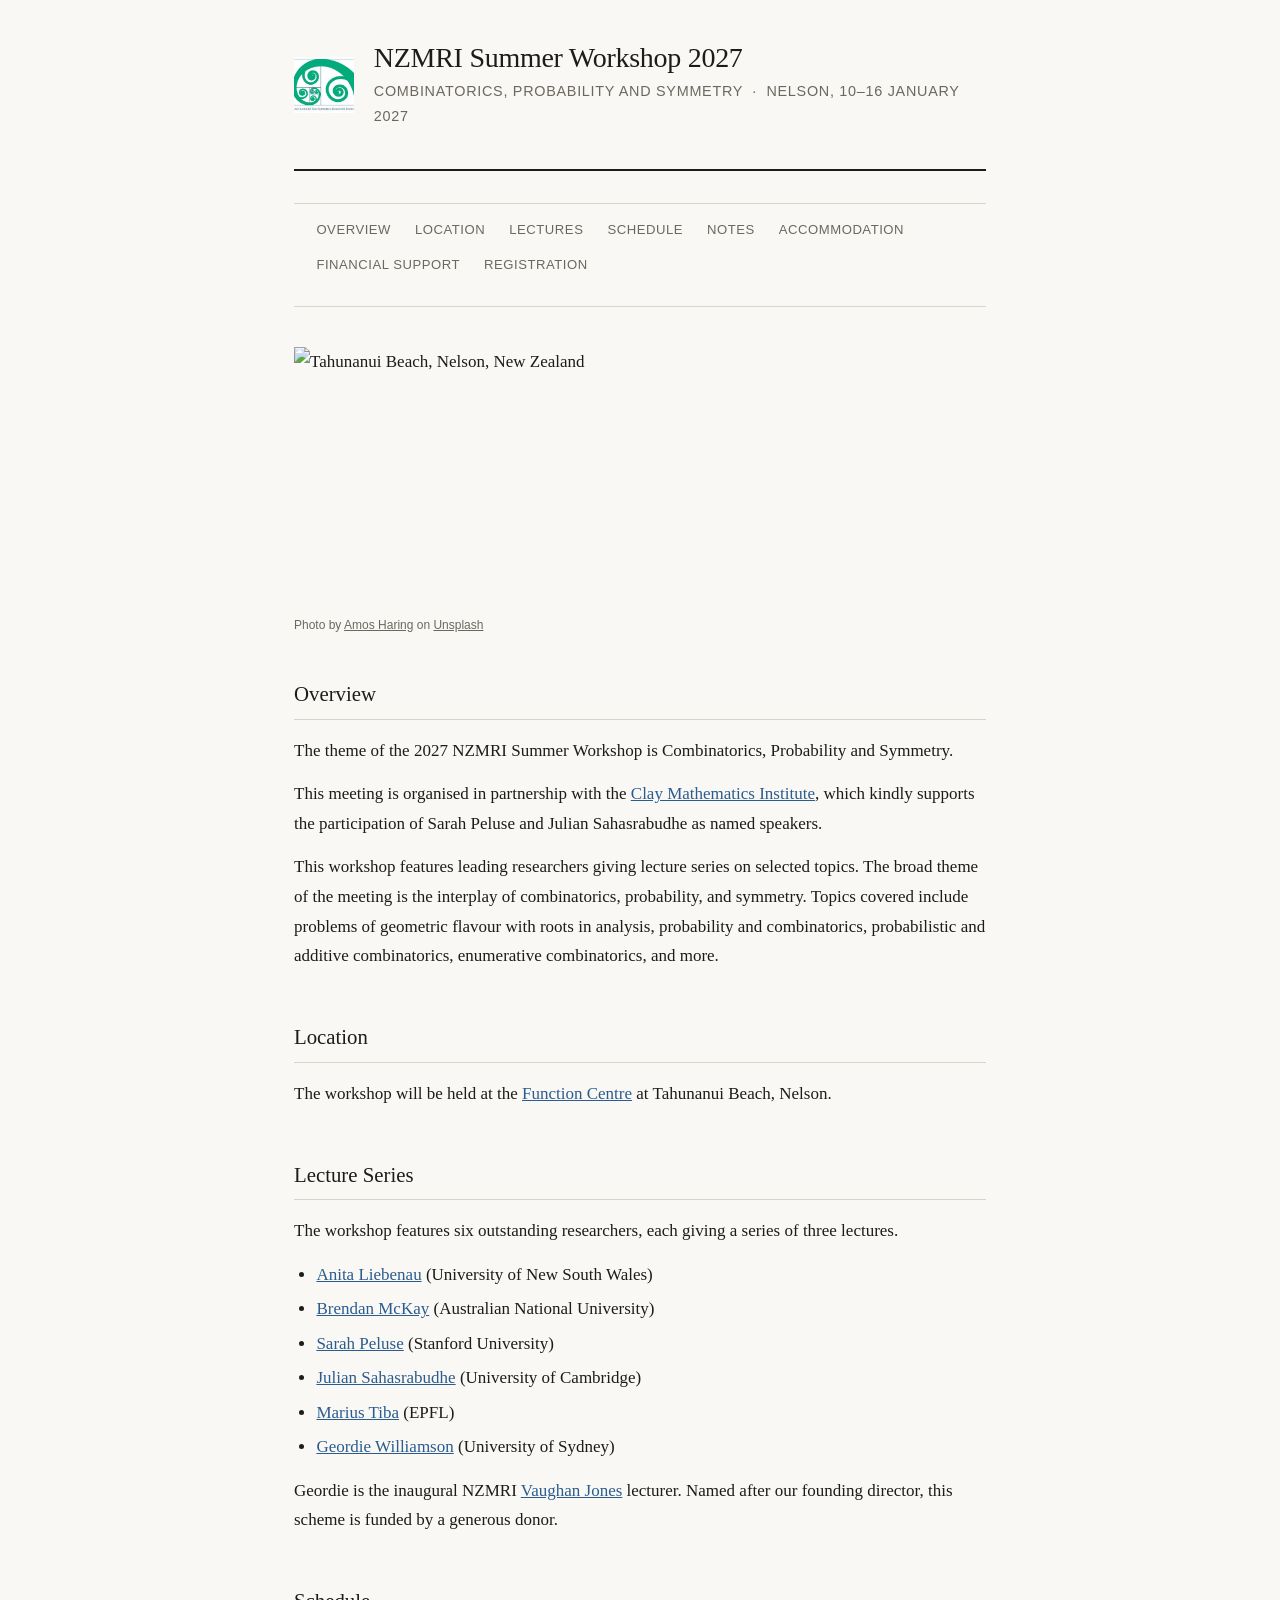
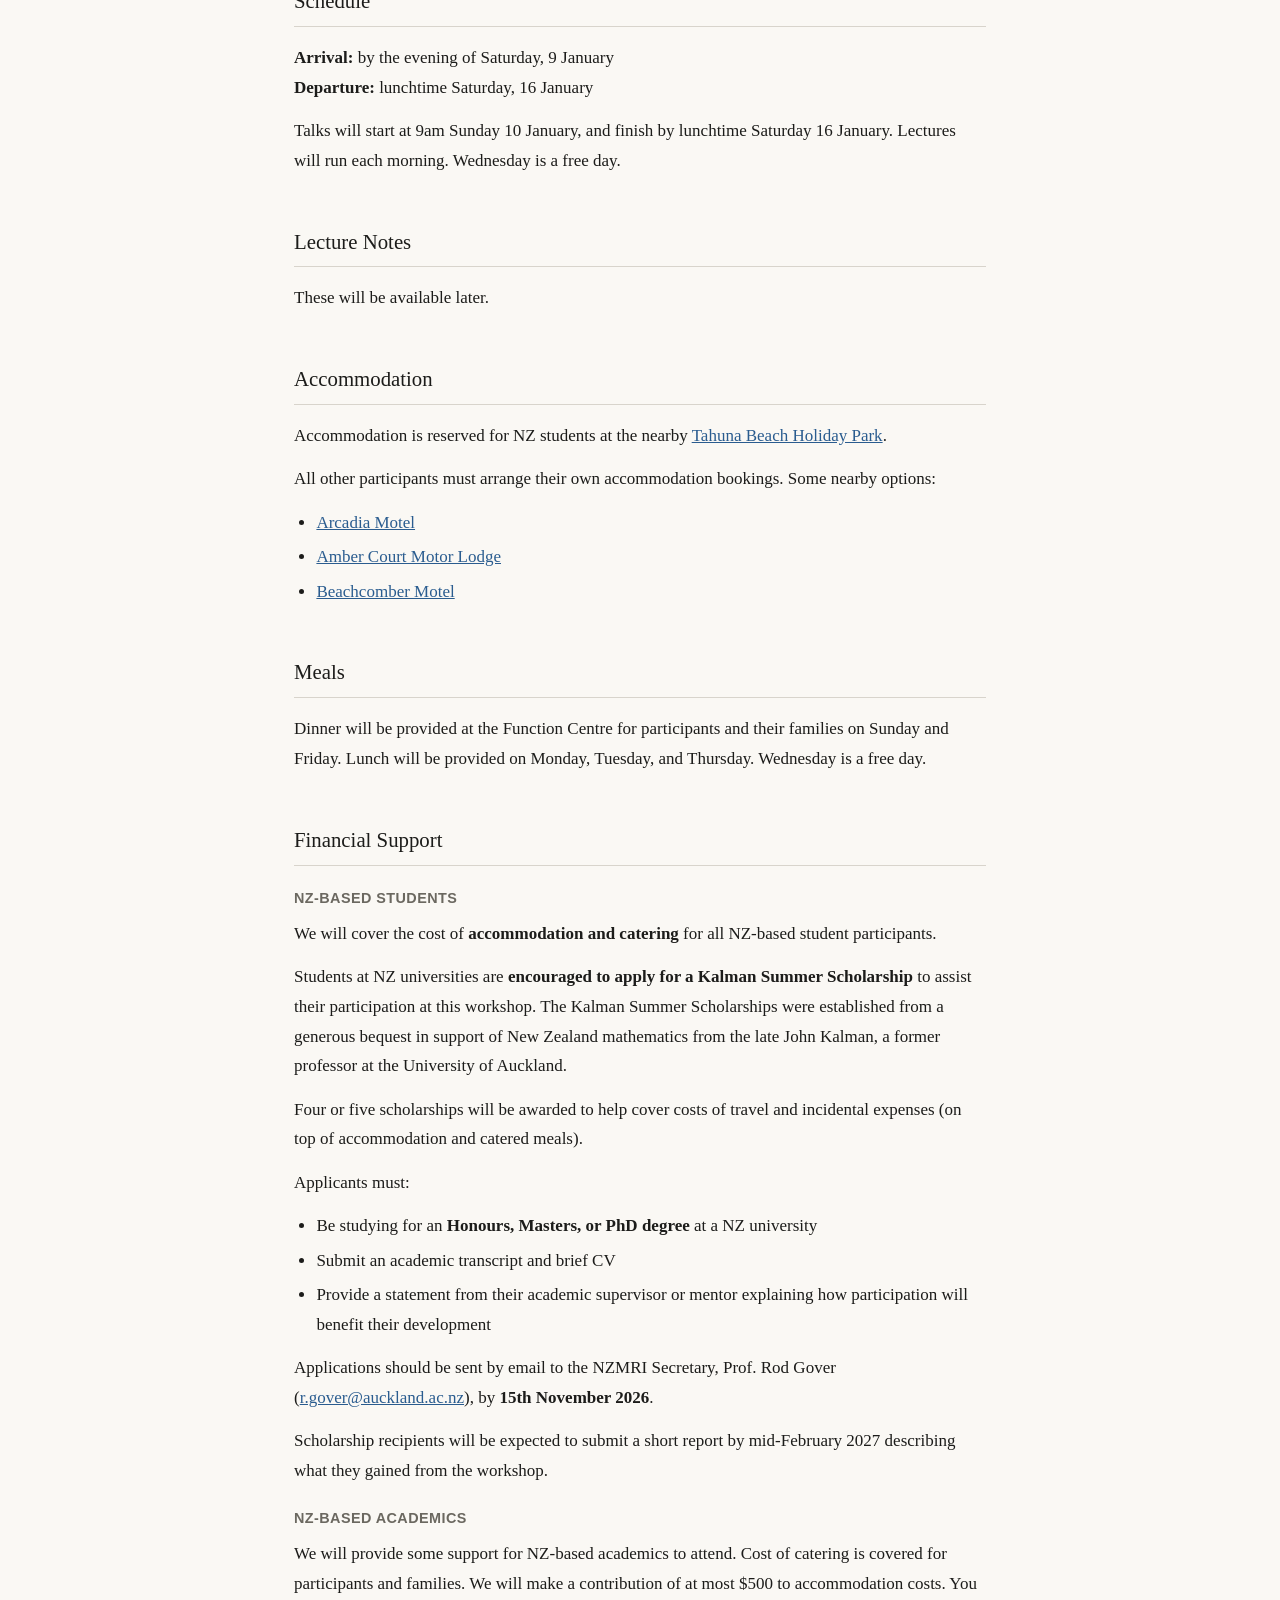
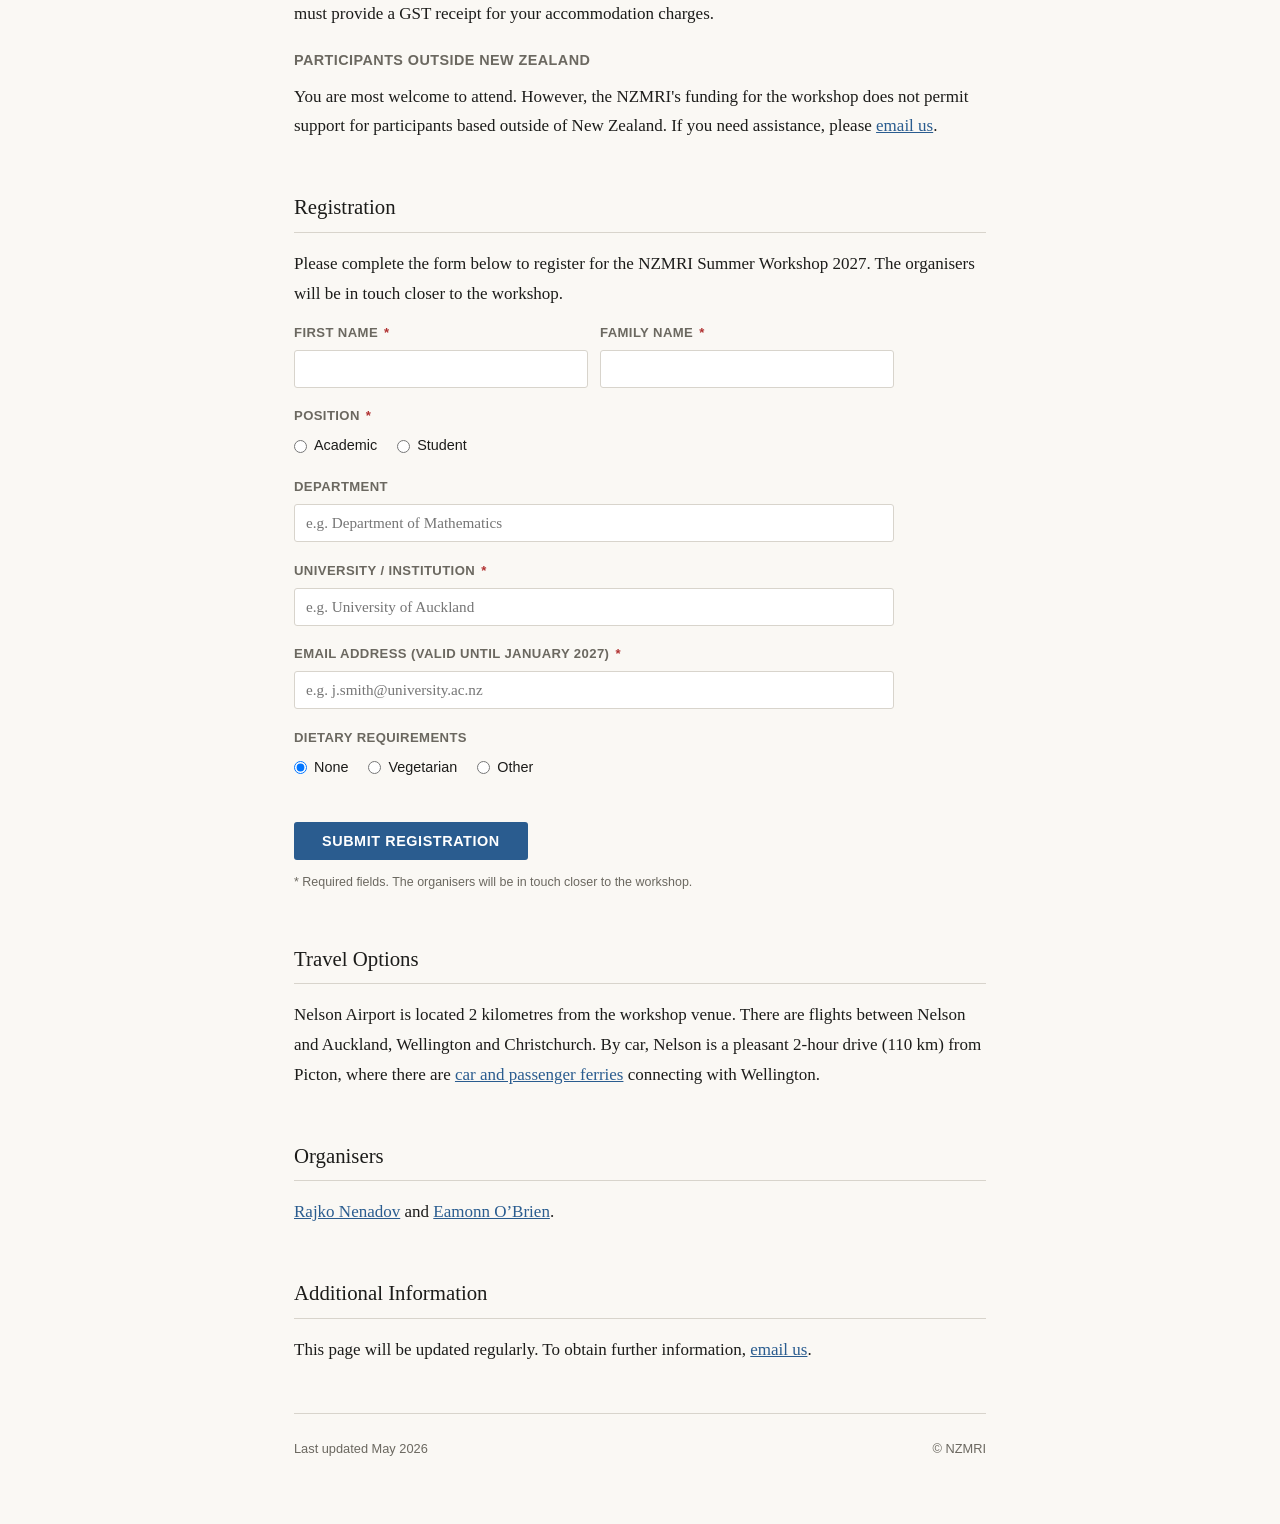
==== commit 00d07895: "Add files via upload file allowing registration" ====
--- a/index.html
+++ b/index.html
@@ -384,11 +384,7 @@
         2. Remove  style="display:none;"  from the <div id="reg-form-wrapper"> tag further down.
     -->
 
-    <div class="reg-closed">
-      Registration will be available from 1 August.
-    </div>
-
-    <div id="reg-form-wrapper" style="display:none;">
+    <div id="reg-form-wrapper">
       <p>Please complete the form below to register for the NZMRI Summer Workshop 2027. The organisers will be in touch closer to the workshop.</p>
 
       <form action="https://formspree.io/f/meewqvok" method="POST">
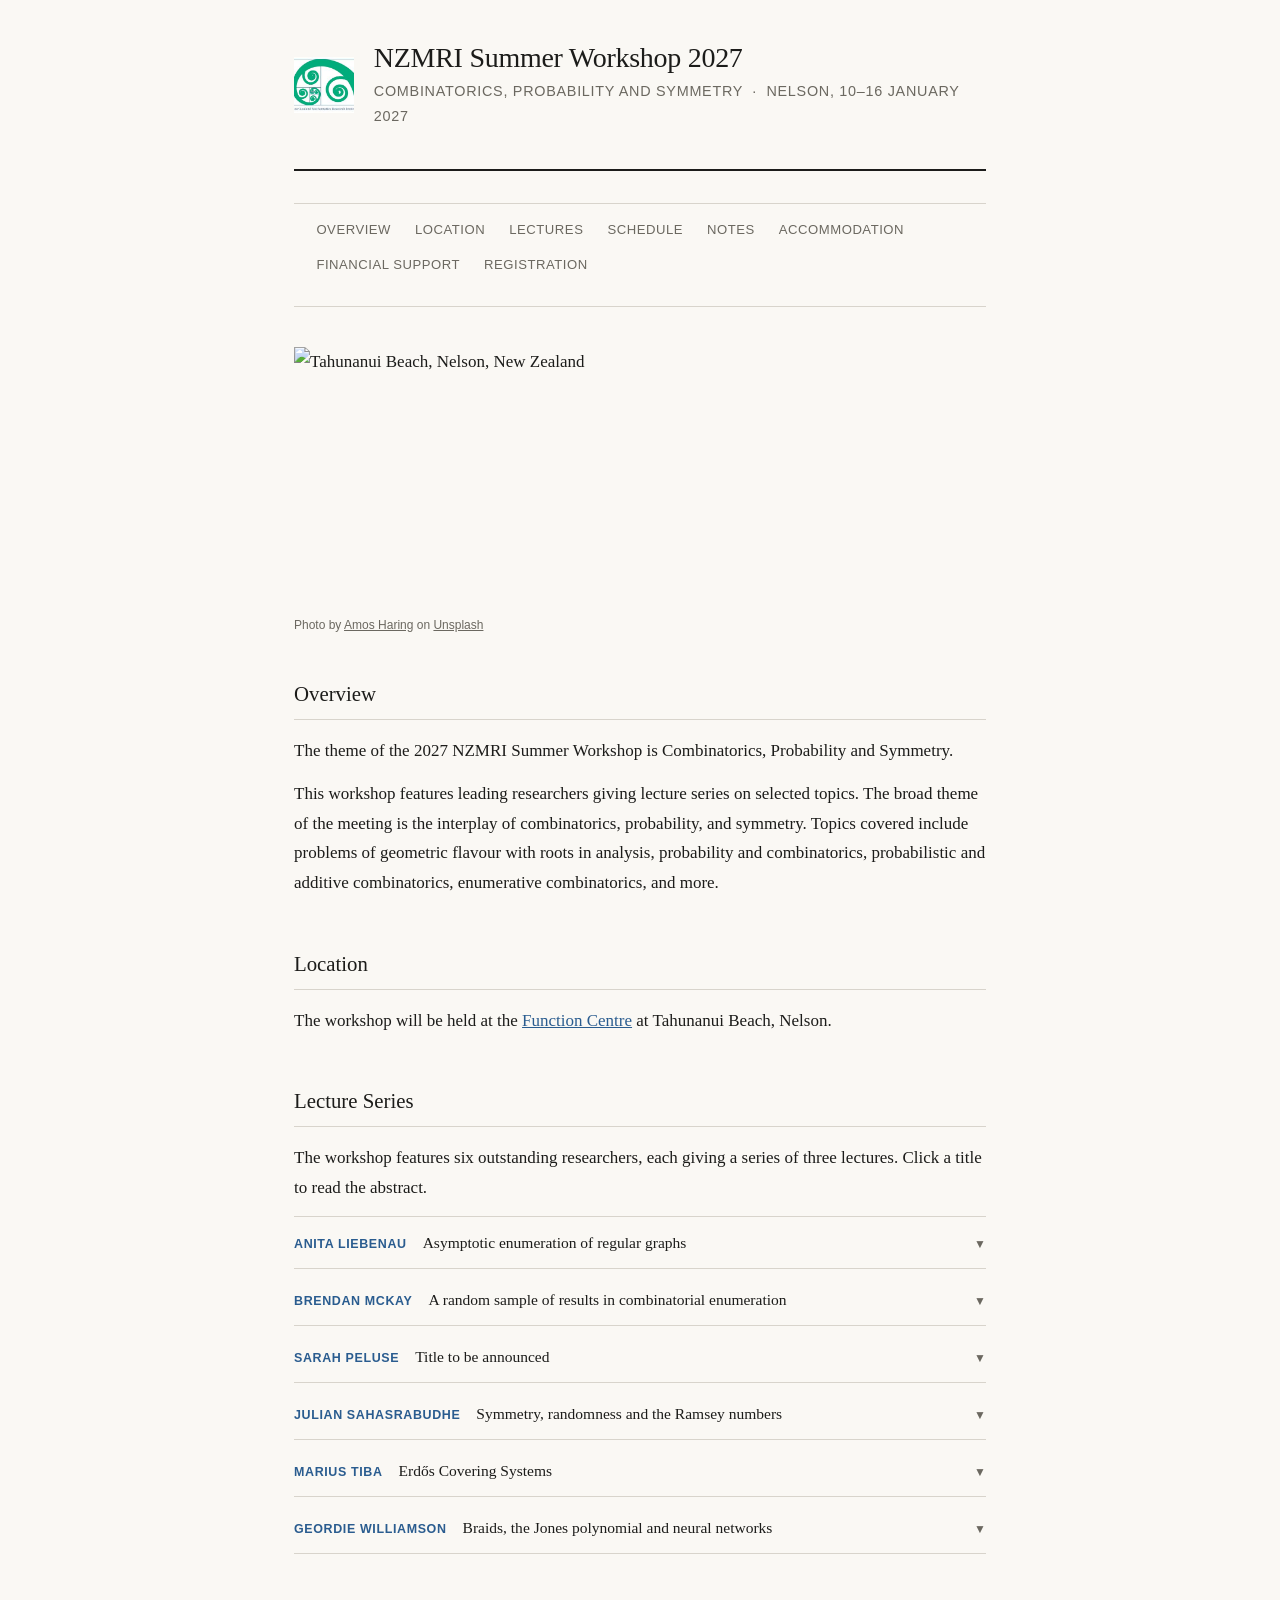
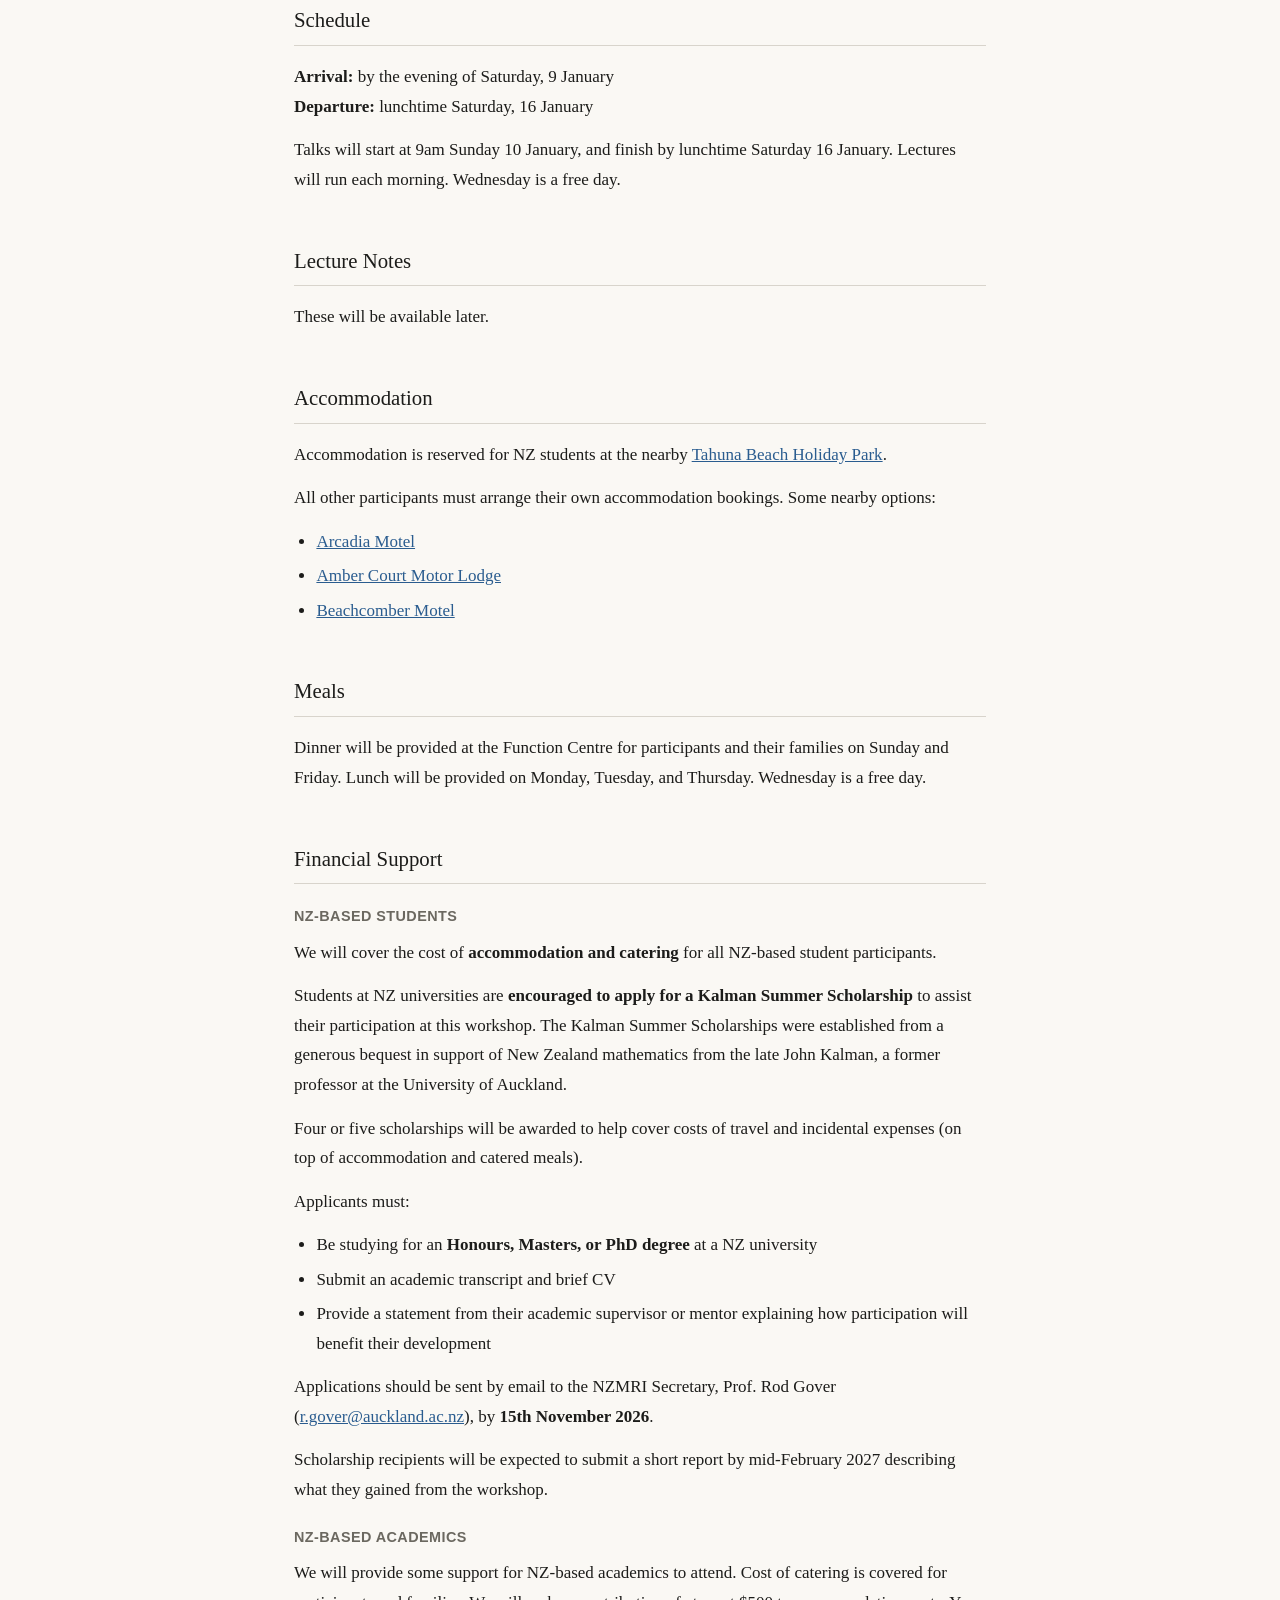
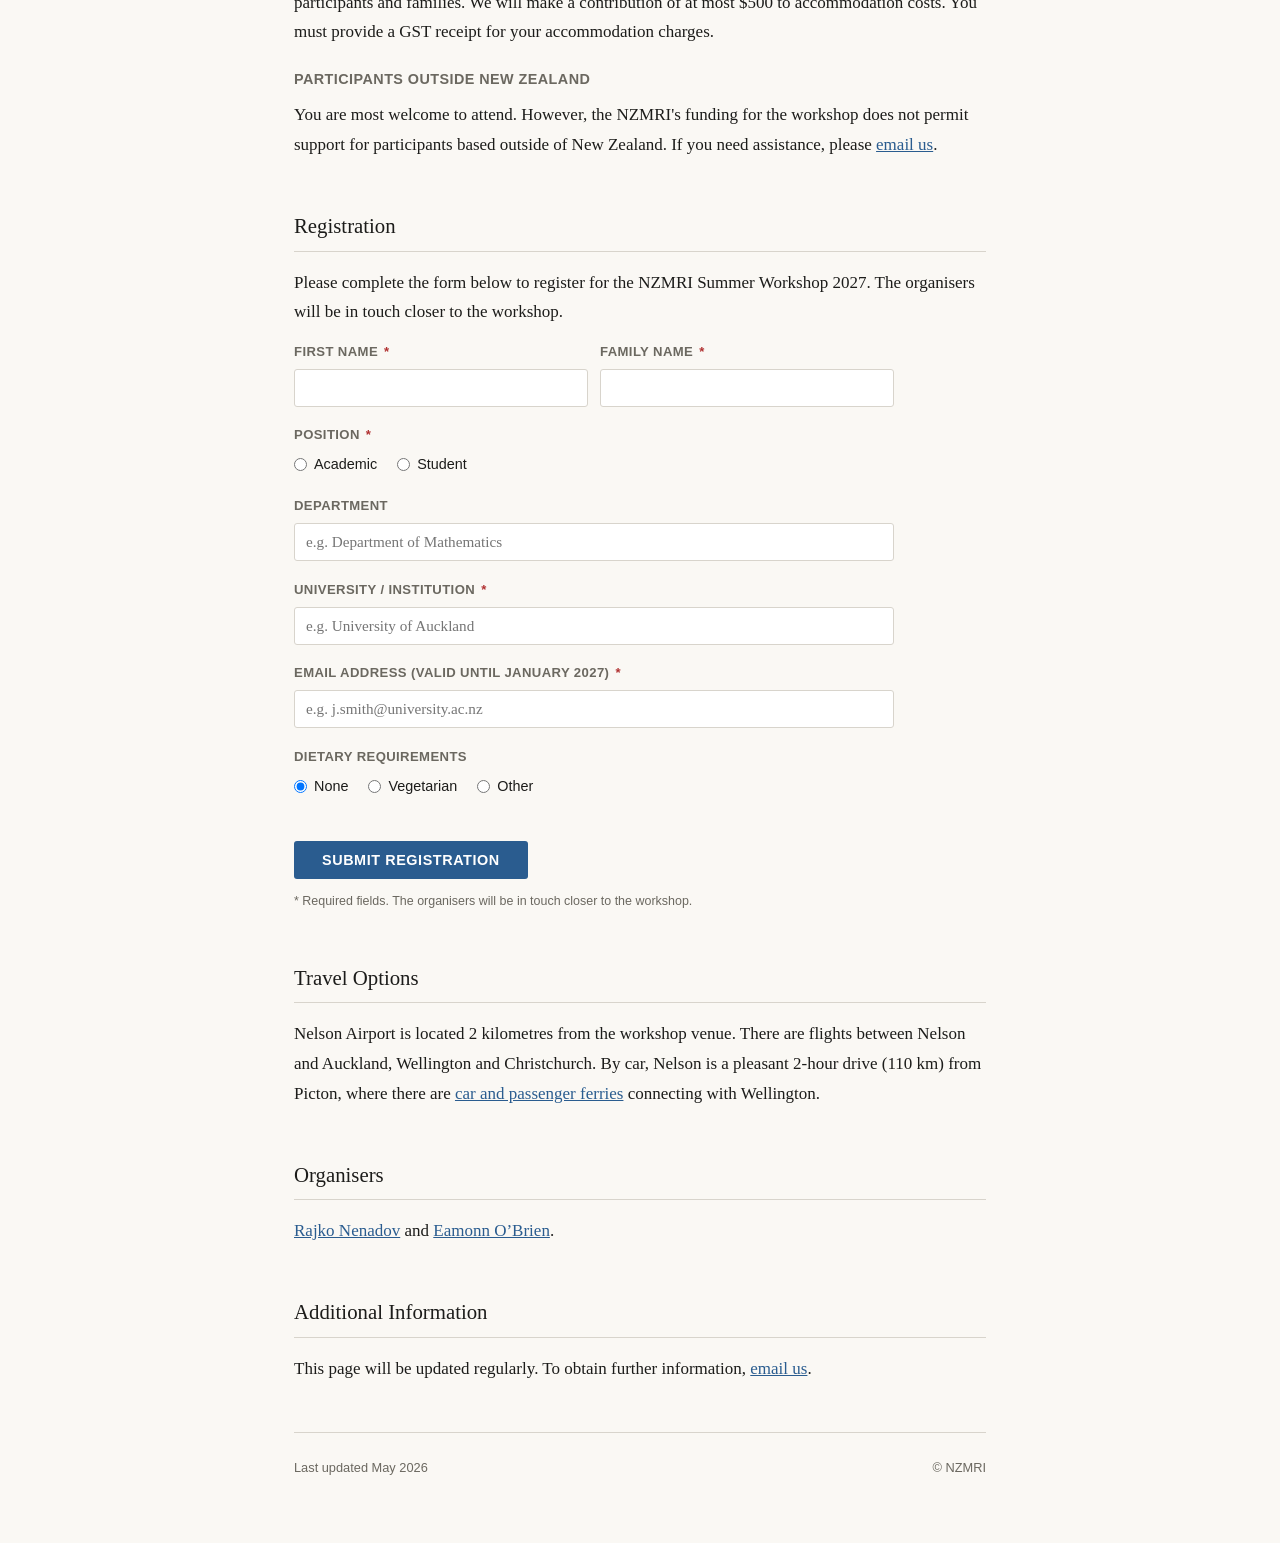
==== commit 146a446c: "added 5 titles + abstracts" ====
--- a/index.html
+++ b/index.html
@@ -262,6 +262,56 @@
       .row2 { grid-template-columns: 1fr; }
       header h1 { font-size: 1.4rem; }
     }
+
+    /* ── Accordion ── */
+    .accordion { list-style: none; padding: 0; margin: 0; }
+    .accordion li { border-bottom: 1px solid var(--rule); }
+    .accordion li:first-child { border-top: 1px solid var(--rule); }
+    .accordion-header {
+      display: flex;
+      justify-content: space-between;
+      align-items: baseline;
+      gap: 1rem;
+      padding: 0.75rem 0;
+      cursor: pointer;
+      user-select: none;
+    }
+    .accordion-header:hover .acc-title { color: var(--accent); }
+    .acc-speaker {
+      font-family: var(--sans);
+      font-size: 0.78rem;
+      font-weight: 600;
+      letter-spacing: 0.05em;
+      text-transform: uppercase;
+      color: var(--muted);
+      white-space: nowrap;
+    }
+    .acc-title {
+      font-family: var(--serif);
+      font-size: 0.97rem;
+      color: var(--ink);
+      flex: 1;
+      transition: color 0.15s;
+    }
+    .acc-arrow {
+      font-family: var(--sans);
+      font-size: 0.75rem;
+      color: var(--muted);
+      transition: transform 0.2s;
+      flex-shrink: 0;
+    }
+    .accordion li.open .acc-arrow { transform: rotate(180deg); }
+    .accordion li.open .acc-title { color: var(--accent); }
+    .accordion-body {
+      display: none;
+      padding: 0 0 1rem 0;
+      font-size: 0.92rem;
+      line-height: 1.75;
+      color: var(--ink);
+    }
+    .accordion li.open .accordion-body { display: block; }
+    .acc-speaker-link { color: var(--accent); text-decoration: none; }
+    .acc-speaker-link:hover { text-decoration: underline; }
   </style>
 </head>
 <body>
@@ -301,7 +351,6 @@
   <section id="overview">
     <h2>Overview</h2>
     <p>The theme of the 2027 NZMRI Summer Workshop is Combinatorics, Probability and Symmetry.</p>
-    <p>This meeting is organised in partnership with the <a href="https://www.claymath.org/">Clay Mathematics Institute</a>, which kindly supports the participation of Sarah Peluse and Julian Sahasrabudhe as named speakers.</p>
     <p>This workshop features leading researchers giving lecture series on selected topics. The broad theme of the meeting is the interplay of combinatorics, probability, and symmetry. Topics covered include problems of geometric flavour with roots in analysis, probability and combinatorics, probabilistic and additive combinatorics, enumerative combinatorics, and more.</p>
   </section>
 
@@ -312,16 +361,77 @@
 
   <section id="lectures">
     <h2>Lecture Series</h2>
-    <p>The workshop features six outstanding researchers, each giving a series of three lectures.</p>
-    <ul>
-      <li><a href="https://lieben.au/">Anita Liebenau</a> (University of New South Wales)</li>
-      <li><a href="https://users.cecs.anu.edu.au/~bdm/">Brendan McKay</a> (Australian National University)</li>
-      <li><a href="https://stanford.edu/~speluse/">Sarah Peluse</a> (Stanford University)</li>
-      <li><a href="https://www.dpmms.cam.ac.uk/~jdrs2/">Julian Sahasrabudhe</a> (University of Cambridge)</li>
-      <li><a href="https://sites.google.com/view/marius-tiba">Marius Tiba</a> (EPFL)</li>
-      <li><a href="https://www.maths.usyd.edu.au/u/geordie/">Geordie Williamson</a> (University of Sydney)</li>
+    <p>The workshop features six outstanding researchers, each giving a series of three lectures. Click a title to read the abstract.</p>
+
+    <ul class="accordion">
+
+      <li>
+        <div class="accordion-header" onclick="toggleAcc(this)">
+          <span class="acc-speaker"><a class="acc-speaker-link" href="https://lieben.au/">Anita Liebenau</a></span>
+          <span class="acc-title">Asymptotic enumeration of regular graphs</span>
+          <span class="acc-arrow">&#9660;</span>
+        </div>
+        <div class="accordion-body">
+          <p>This course will explore techniques for the asymptotic enumeration of regular graphs, which have numerous applications beyond counting, including generating graphs with specified degree sequences, aiding in network design and testing, enhancing our understanding of network dynamics, and modeling real-world systems. Existing techniques can be roughly categorized into three methods: the configuration model and switchings, the use of generating functions combined with saddle point methods, and a relatively recent approach utilising degree switchings to derive contracting formulae. In this course, we will give an overview of all three methods.</p>
+        </div>
+      </li>
+
+      <li>
+        <div class="accordion-header" onclick="toggleAcc(this)">
+          <span class="acc-speaker"><a class="acc-speaker-link" href="https://users.cecs.anu.edu.au/~bdm/">Brendan McKay</a></span>
+          <span class="acc-title">A random sample of results in combinatorial enumeration</span>
+          <span class="acc-arrow">&#9660;</span>
+        </div>
+        <div class="accordion-body">
+          <p>Combinatorial enumeration is the art of counting discrete objects, either by listing them or by discovering a mathematical way to count them without listing. Sometimes the approximate (asymptotic) number can be found when the exact count is too hard. Methods can be classed as generative (listing the objects), combinatorial (bijections, decompositions, recurrences, etc), or analytic (generating functions, complex analysis, etc). We will provide a limited view of each of the three methods by way of examples that include recent research.</p>
+        </div>
+      </li>
+
+      <li>
+        <div class="accordion-header" onclick="toggleAcc(this)">
+          <span class="acc-speaker"><a class="acc-speaker-link" href="https://stanford.edu/~speluse/">Sarah Peluse</a></span>
+          <span class="acc-title">Title to be announced</span>
+          <span class="acc-arrow">&#9660;</span>
+        </div>
+        <div class="accordion-body">
+          <p>Abstract to be announced.</p>
+        </div>
+      </li>
+
+      <li>
+        <div class="accordion-header" onclick="toggleAcc(this)">
+          <span class="acc-speaker"><a class="acc-speaker-link" href="https://www.dpmms.cam.ac.uk/~jdrs2/">Julian Sahasrabudhe</a></span>
+          <span class="acc-title">Symmetry, randomness and the Ramsey numbers</span>
+          <span class="acc-arrow">&#9660;</span>
+        </div>
+        <div class="accordion-body">
+          <p>In these lectures I will give a gentle introduction to some exciting recent developments in the study of lower bounds for the Ramsey numbers. The Ramsey numbers are fundamental quantities in combinatorics and, while they a priori have nothing to do with either probability or symmetry, the study of these numbers has uncovered a rich connection between these concepts.</p>
+        </div>
+      </li>
+
+      <li>
+        <div class="accordion-header" onclick="toggleAcc(this)">
+          <span class="acc-speaker"><a class="acc-speaker-link" href="https://sites.google.com/view/marius-tiba">Marius Tiba</a></span>
+          <span class="acc-title">Erd&#337;s Covering Systems</span>
+          <span class="acc-arrow">&#9660;</span>
+        </div>
+        <div class="accordion-body">
+          <p>A covering system is a finite collection of arithmetic progressions whose union is the set of integers. The study of covering systems was initiated by Erd&#337;s in 1950 and over the following decades many beautiful questions and conjectures were posed regarding their properties, but until recently little was known. One particularly notorious question, due to Erd&#337;s, asks whether there exist covering systems with distinct moduli whose minimum modulus is arbitrarily large. This problem was resolved in 2015 by Hough, who showed that in any such system the minimum modulus is bounded. Another notorious question, due to Erd&#337;s, asks whether there exist covering systems with distinct odd moduli. This question is still open. The purpose of these lectures is to review important problems on covering systems and to give a gentle exposition of a modern technique that was recently used to resolve several of these problems. We hope that this technique will have further applications in other combinatorial settings.</p>
+        </div>
+      </li>
+
+      <li>
+        <div class="accordion-header" onclick="toggleAcc(this)">
+          <span class="acc-speaker"><a class="acc-speaker-link" href="https://www.maths.usyd.edu.au/u/geordie/">Geordie Williamson</a></span>
+          <span class="acc-title">Braids, the Jones polynomial and neural networks</span>
+          <span class="acc-arrow">&#9660;</span>
+        </div>
+        <div class="accordion-body">
+          <p>I will give three lectures at the interface of knot theory, representation theory, combinatorics and AI. The first two lectures will centre around the Jones polynomial. This seems particularly fitting, as these lectures are named in Jones&#8217; honour. I&#8217;ll discuss the fascinating open question of whether the Jones polynomial detects the unknot, and report on recent developments. There are fascinating connections to braid groups, representation theory and AI methods, which I&#8217;ll try to touch on. In the last lecture, I&#8217;ll change tack somewhat and discuss some interesting combinatorial problems that arise from moduli spaces in algebraic geometry.</p>
+        </div>
+      </li>
+
     </ul>
-    <p>Geordie is the inaugural NZMRI <a href="https://en.wikipedia.org/wiki/Vaughan_Jones">Vaughan Jones</a> lecturer. Named after our founding director, this scheme is funded by a generous donor.</p>
   </section>
 
   <section id="schedule">
@@ -379,9 +489,12 @@
     <h2>Registration</h2>
 
     <!--
-      TO ENABLE THE FORM ON 1 AUGUST:
-        1. Delete (or comment out) the <div class="reg-closed"> block immediately below.
-        2. Remove  style="display:none;"  from the <div id="reg-form-wrapper"> tag further down.
+      TO DISABLE THE FORM: add  style="display:none;"  to the div below,
+      and uncomment the reg-closed notice.
+
+    <div class="reg-closed">
+      Registration will open from mid August 2026. Please check back then.
+    </div>
     -->
 
     <div id="reg-form-wrapper">
@@ -527,6 +640,11 @@
 </div>
 
 <script>
+  function toggleAcc(header) {
+    var li = header.parentElement;
+    li.classList.toggle('open');
+  }
+
   function toggleDietaryOther(el) {
     var show = el.value === 'Other';
     document.getElementById('dietary-other').style.display = show ? 'block' : 'none';
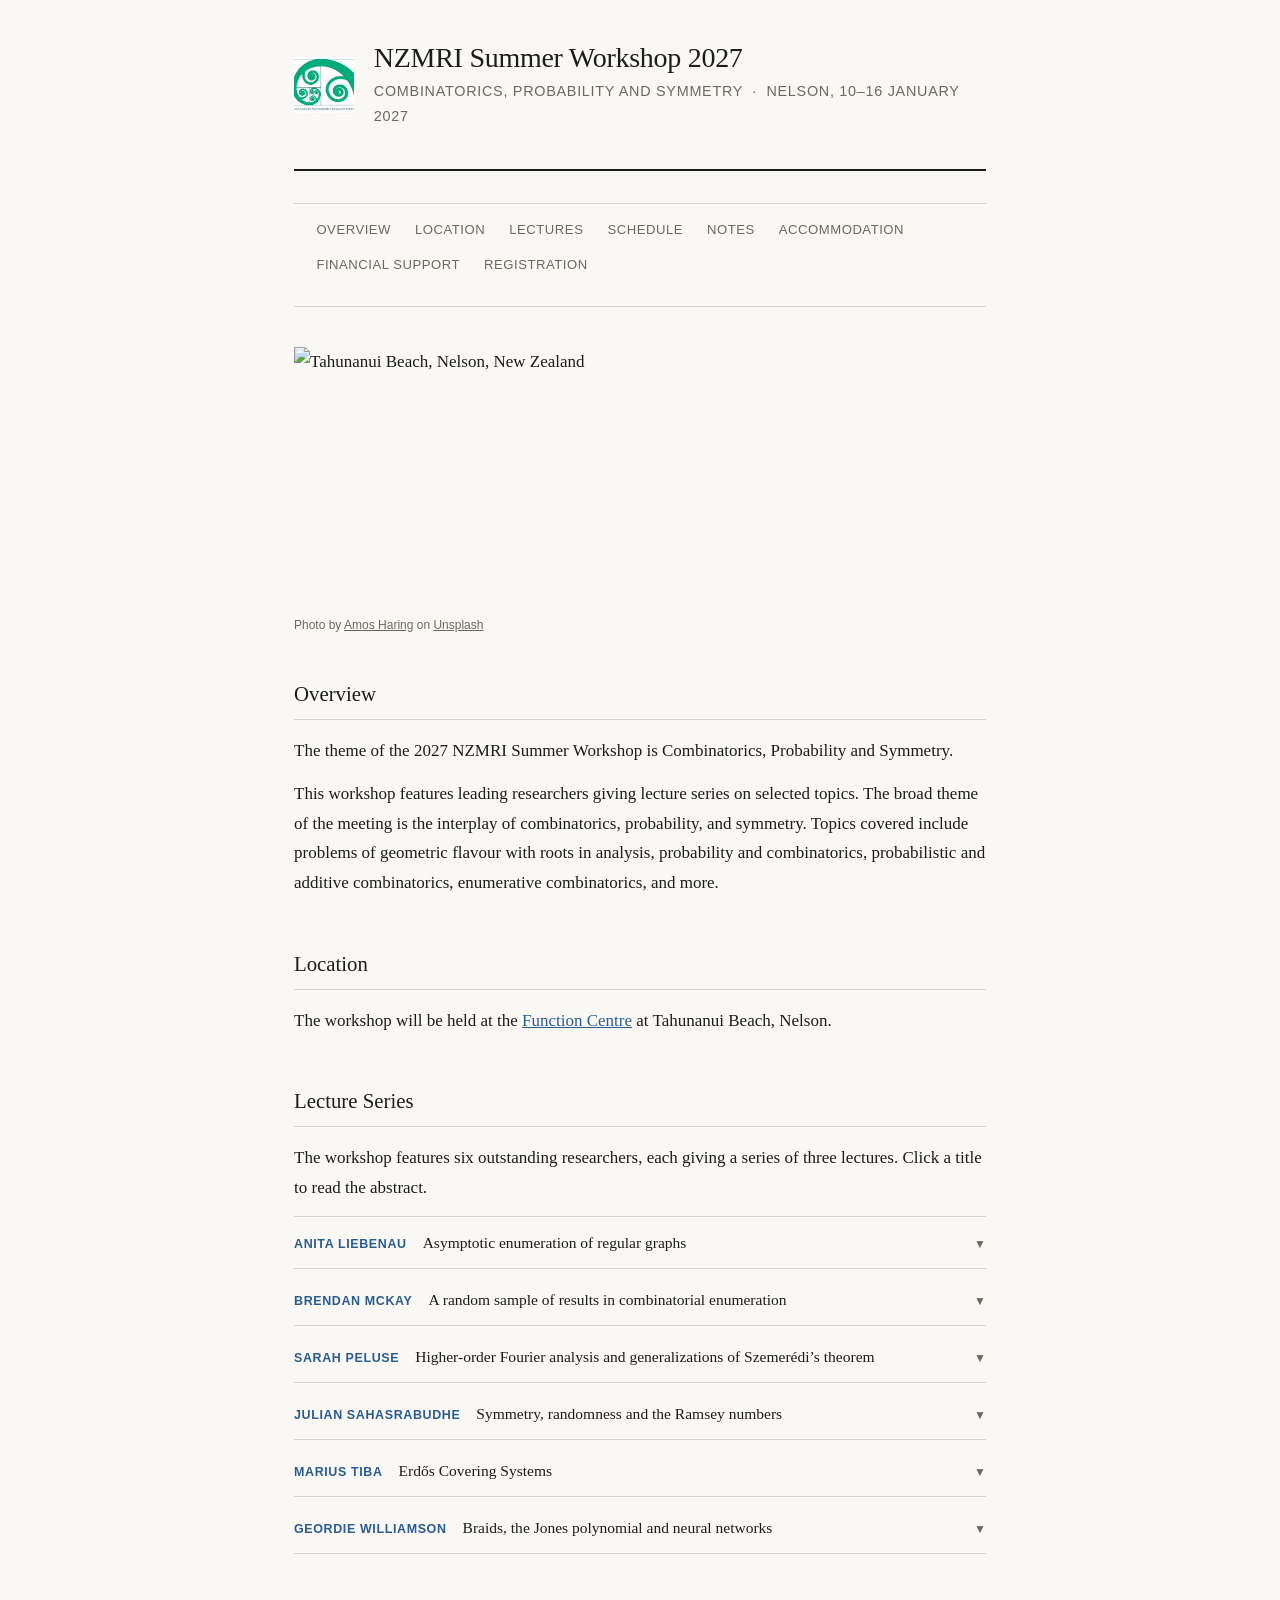
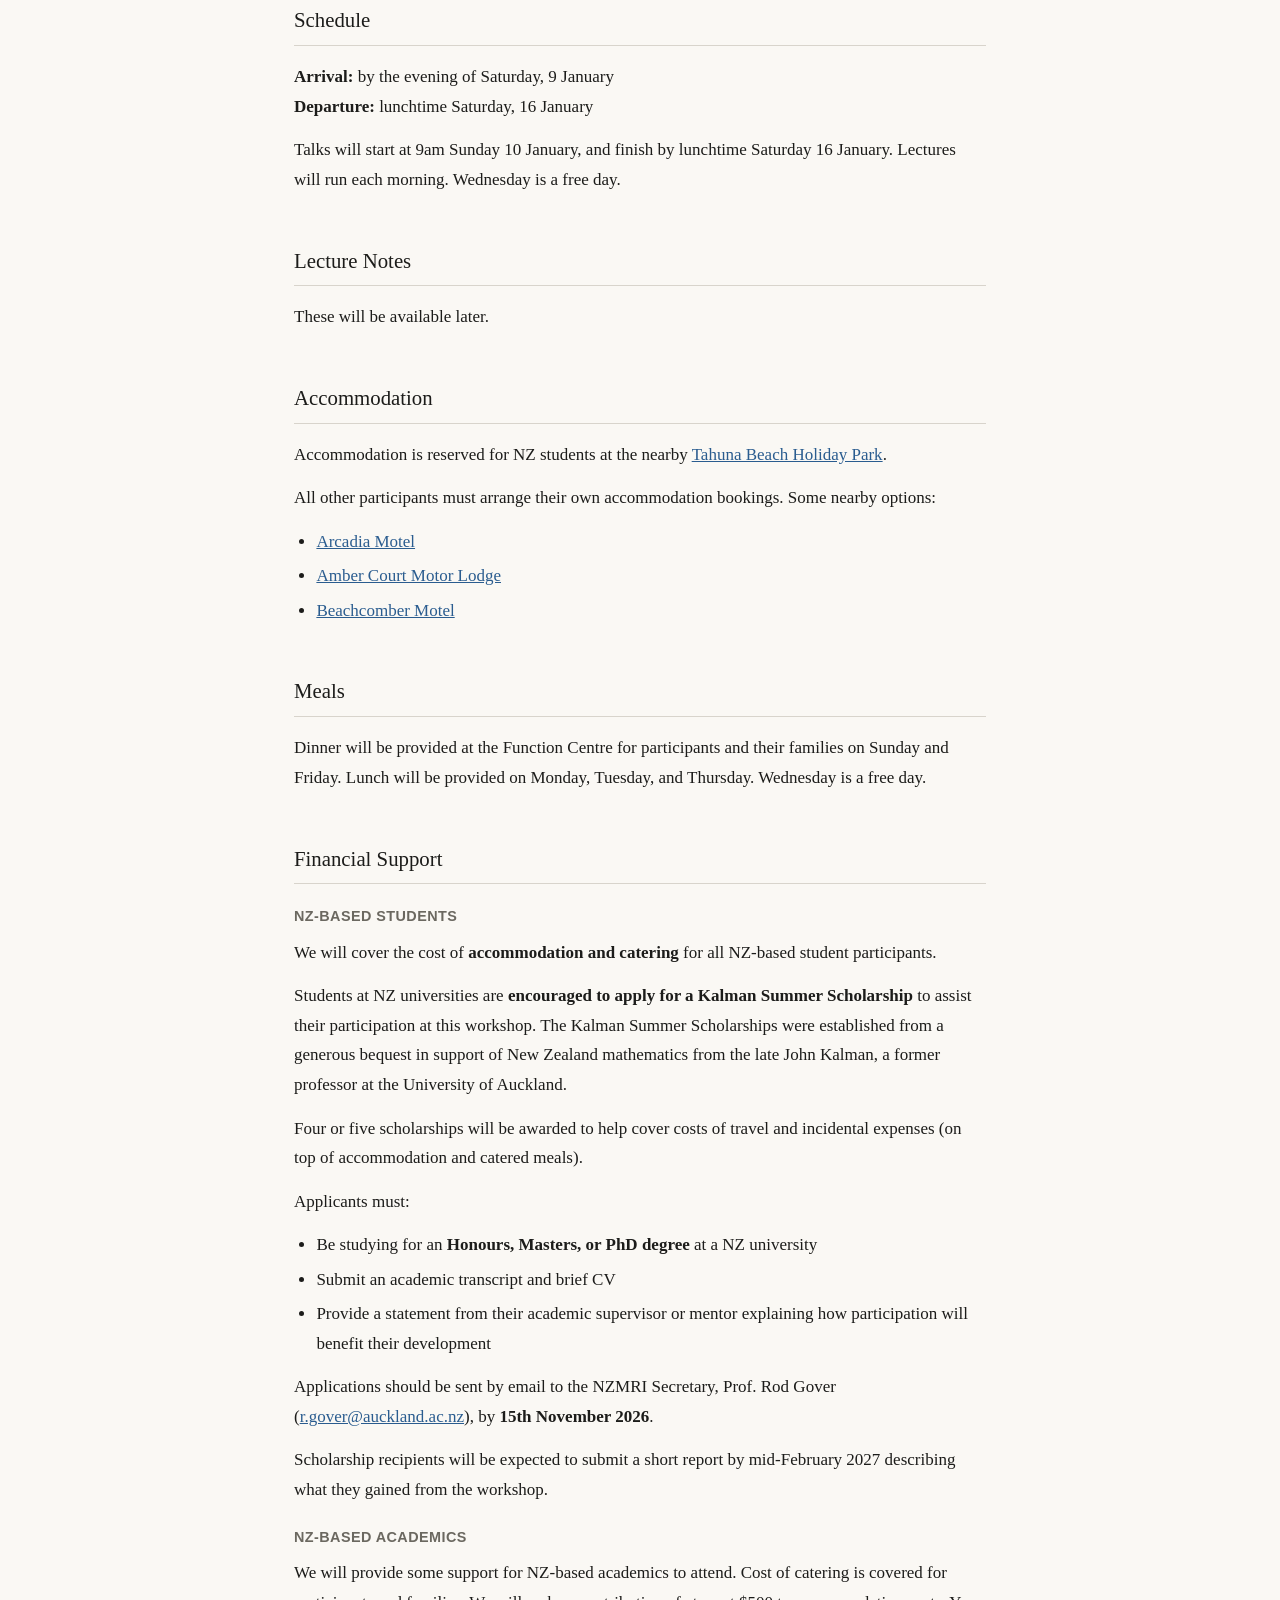
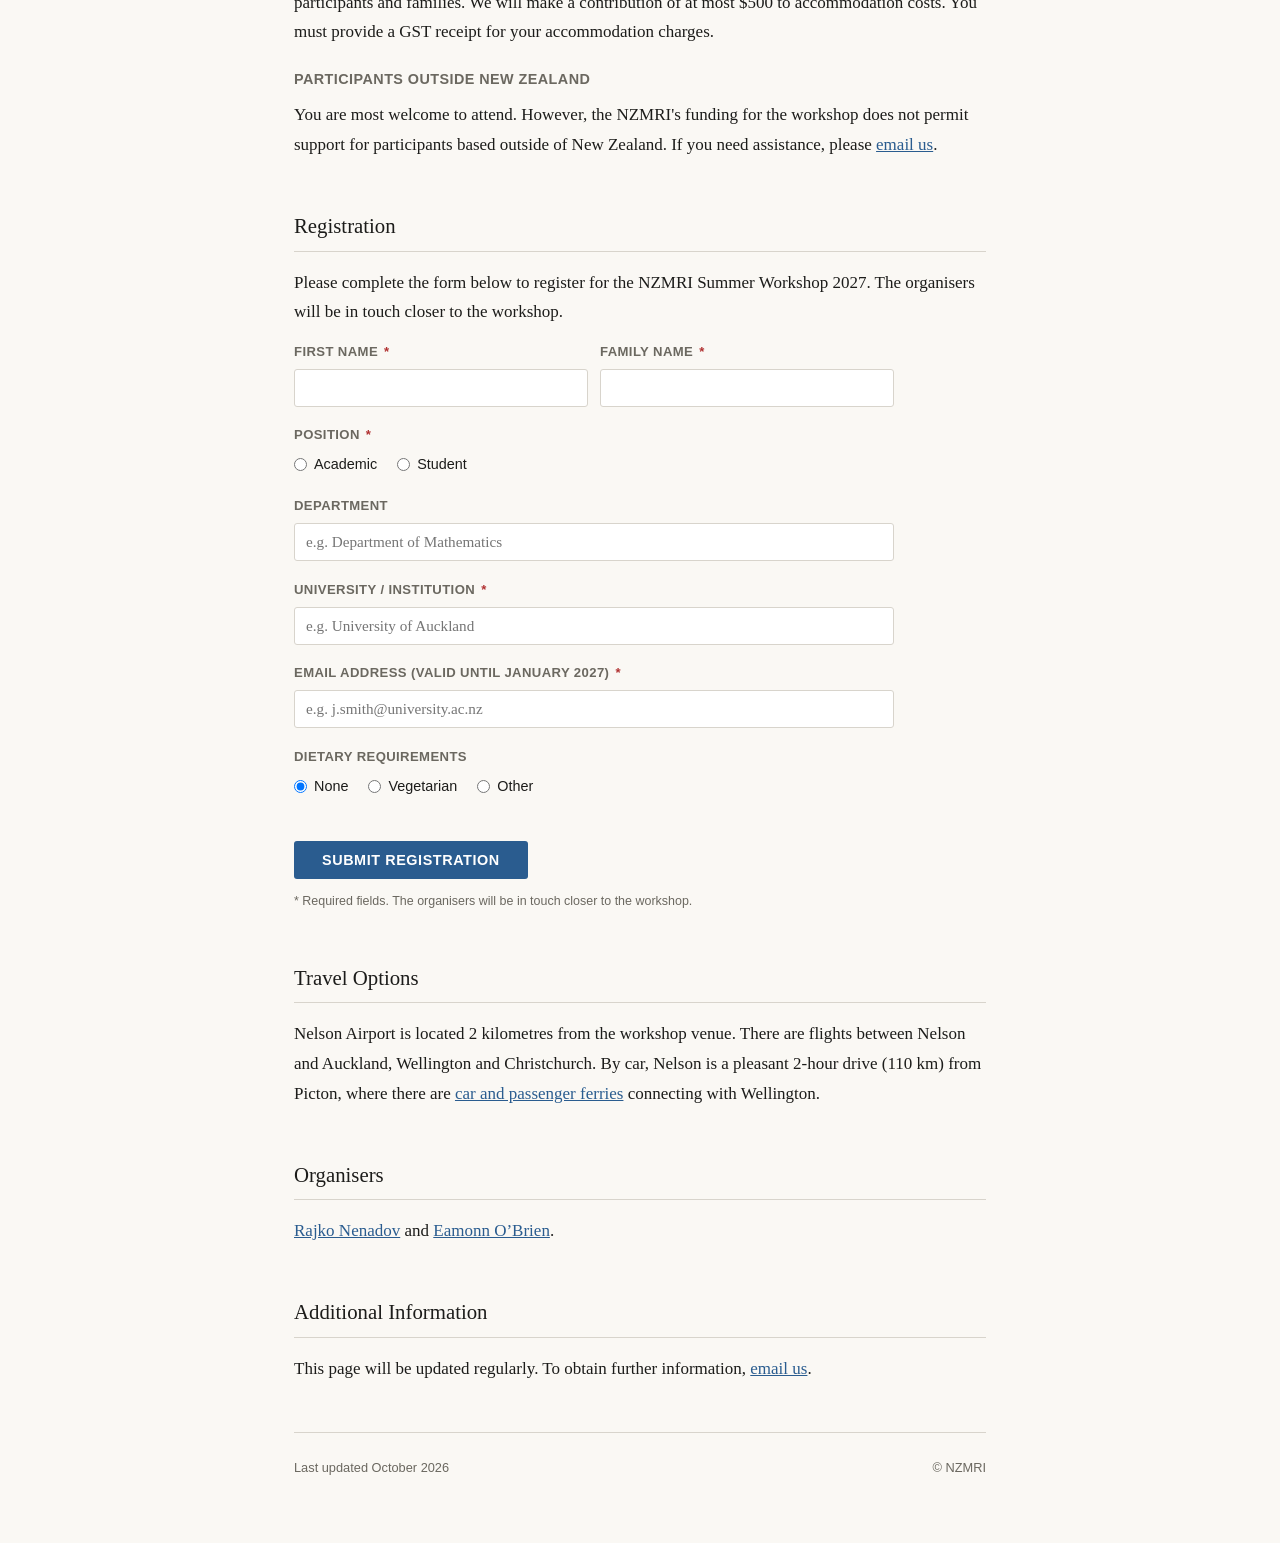
==== commit cda9be03: "Add files via upload abstract for Sarah now added" ====
--- a/index.html
+++ b/index.html
@@ -390,11 +390,11 @@
       <li>
         <div class="accordion-header" onclick="toggleAcc(this)">
           <span class="acc-speaker"><a class="acc-speaker-link" href="https://stanford.edu/~speluse/">Sarah Peluse</a></span>
-          <span class="acc-title">Title to be announced</span>
+          <span class="acc-title">Higher-order Fourier analysis and generalizations of Szemer&eacute;di&#8217;s theorem</span>
           <span class="acc-arrow">&#9660;</span>
         </div>
         <div class="accordion-body">
-          <p>Abstract to be announced.</p>
+          <p>An important class of problems in combinatorial number theory asks how dense a subset of the integers must be to guarantee that it contains a fixed arithmetically defined pattern. One example of such a problem is to prove the best possible bounds in Szemer&eacute;di&#8217;s 1975 theorem on arithmetic progressions, i.e., to determine the size of the largest subset of {1, &hellip;, <em>N</em>} containing no <em>k</em>-term arithmetic progressions <em>x</em>, <em>x</em>&#8239;+&#8239;<em>y</em>, &hellip;, <em>x</em>&#8239;+&#8239;(<em>k</em>&#8239;&minus;&#8239;1)<em>y</em> with <em>y</em> nonzero. In the late 1990s/early 2000s, Gowers initiated the study of higher-order Fourier analysis and proved the first reasonable upper bounds in this problem for arbitrary <em>k</em>. He then posed the problem of doing the same for the multidimensional and polynomial generalizations of Szemer&eacute;di&#8217;s theorem (proven in 1978 by Furstenberg and Katznelson and in 1996 by Bergelson and Leibman, respectively). This has turned out to be very difficult, with little progress made until recently. In this minicourse, I will give a gentle introduction to higher-order Fourier analysis and some of the new tools that have gone into obtaining bounds for the sizes of sets lacking certain multidimensional and polynomial patterns.</p>
         </div>
       </li>
 
@@ -633,7 +633,7 @@
   </section>
 
   <footer>
-    <span>Last updated May 2026</span>
+    <span>Last updated October 2026</span>
     <span>&copy; NZMRI</span>
   </footer>
 
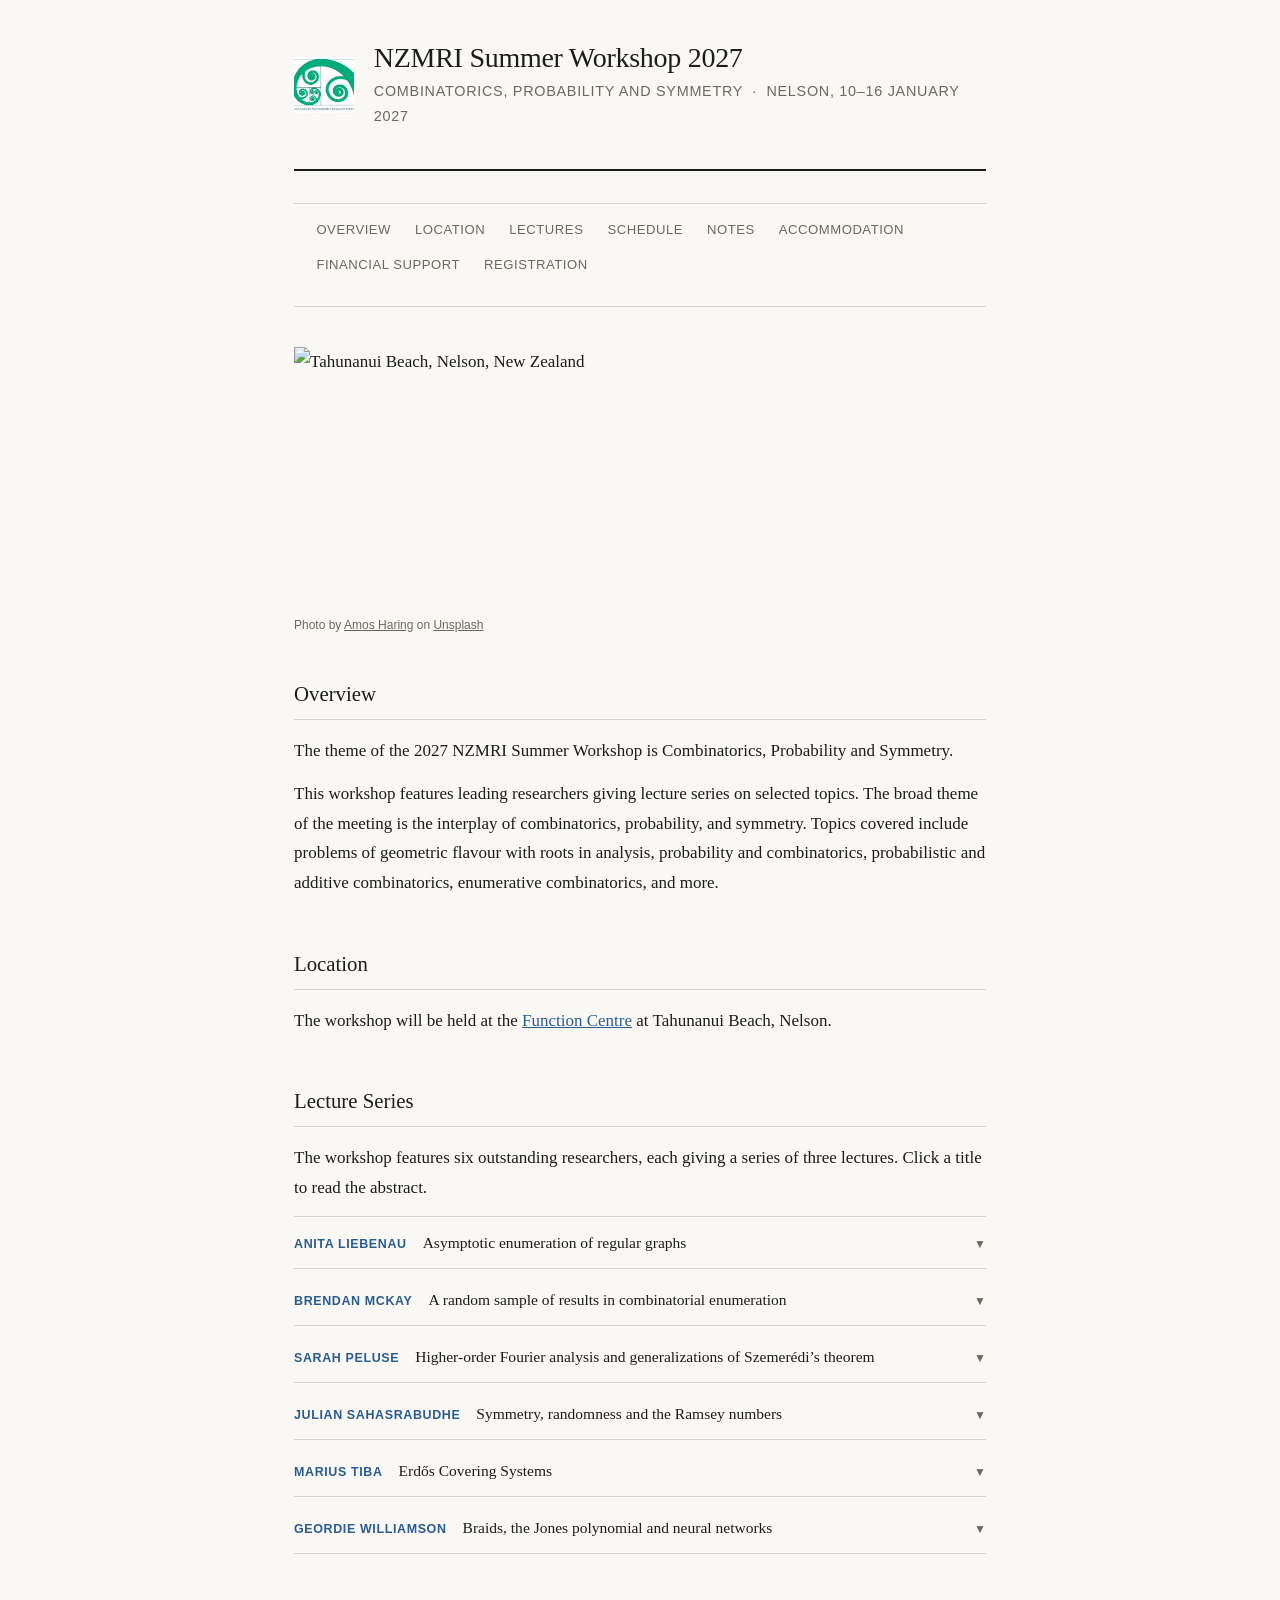
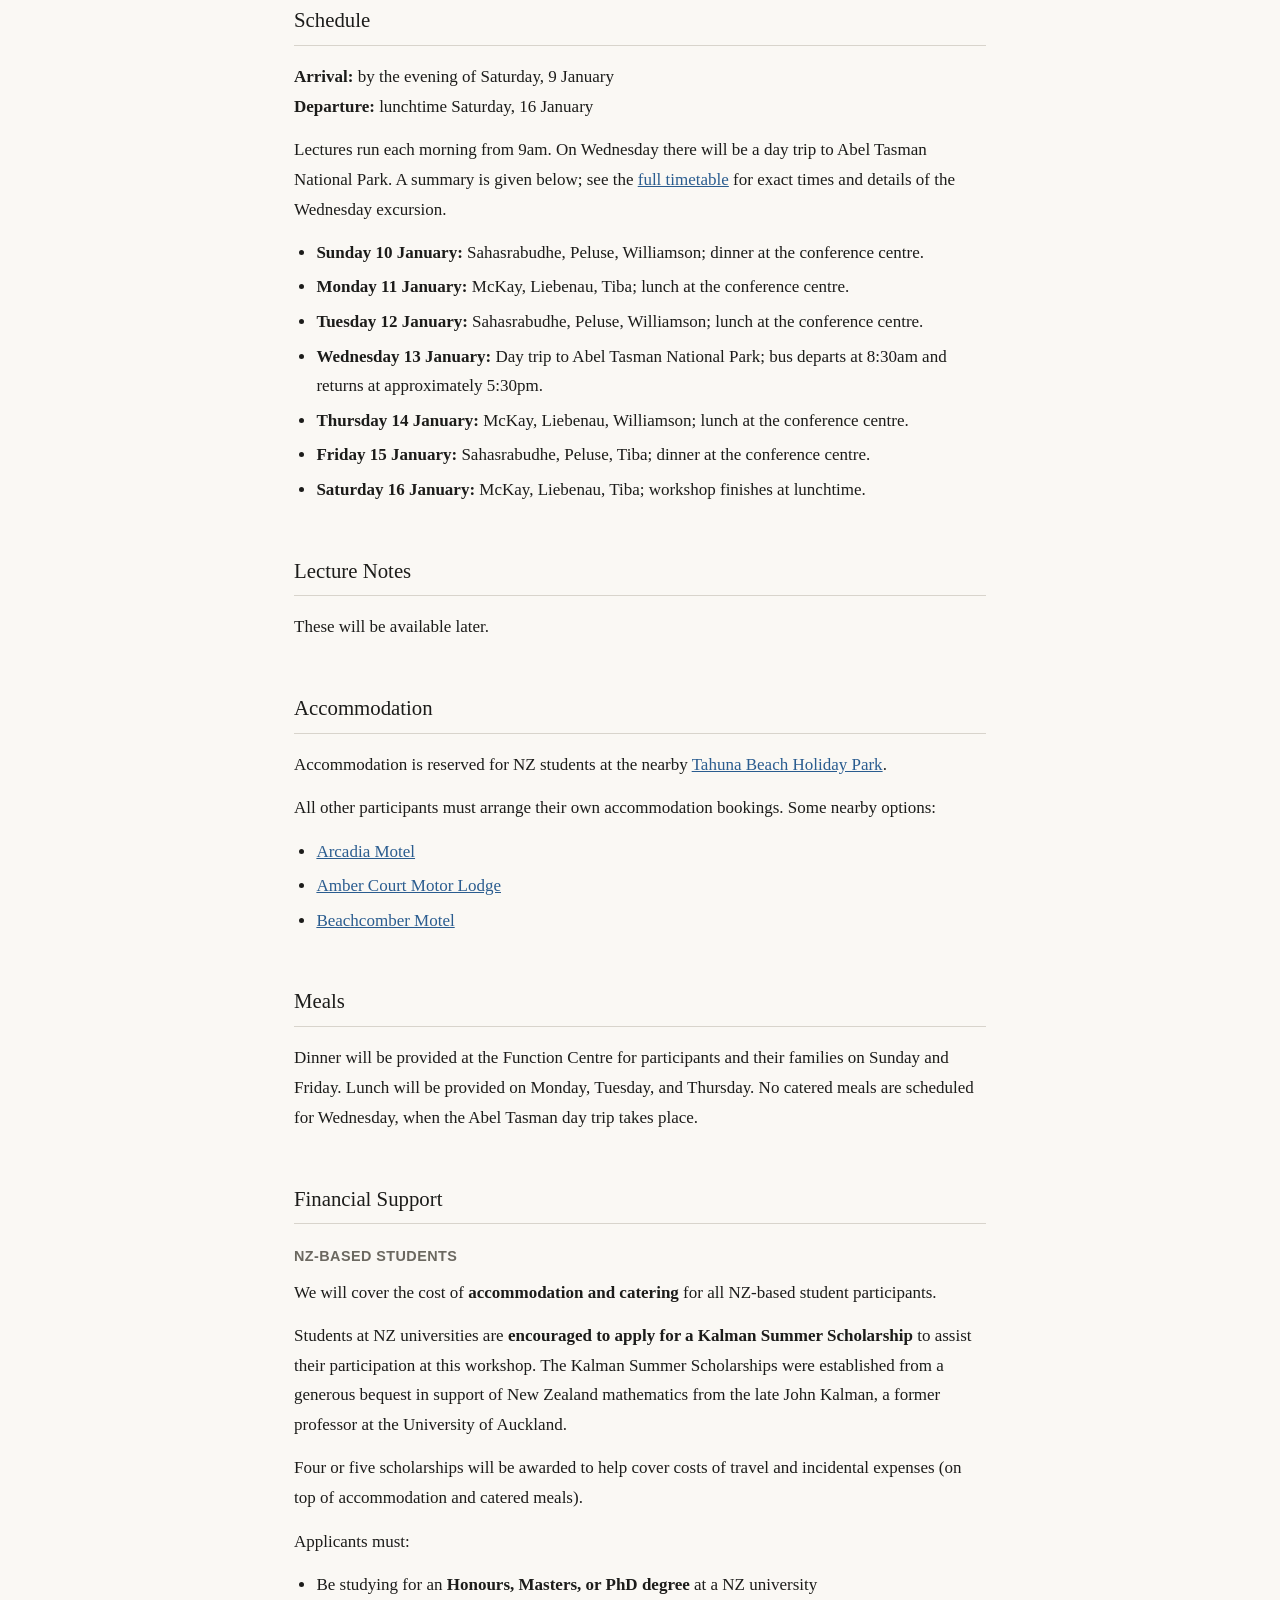
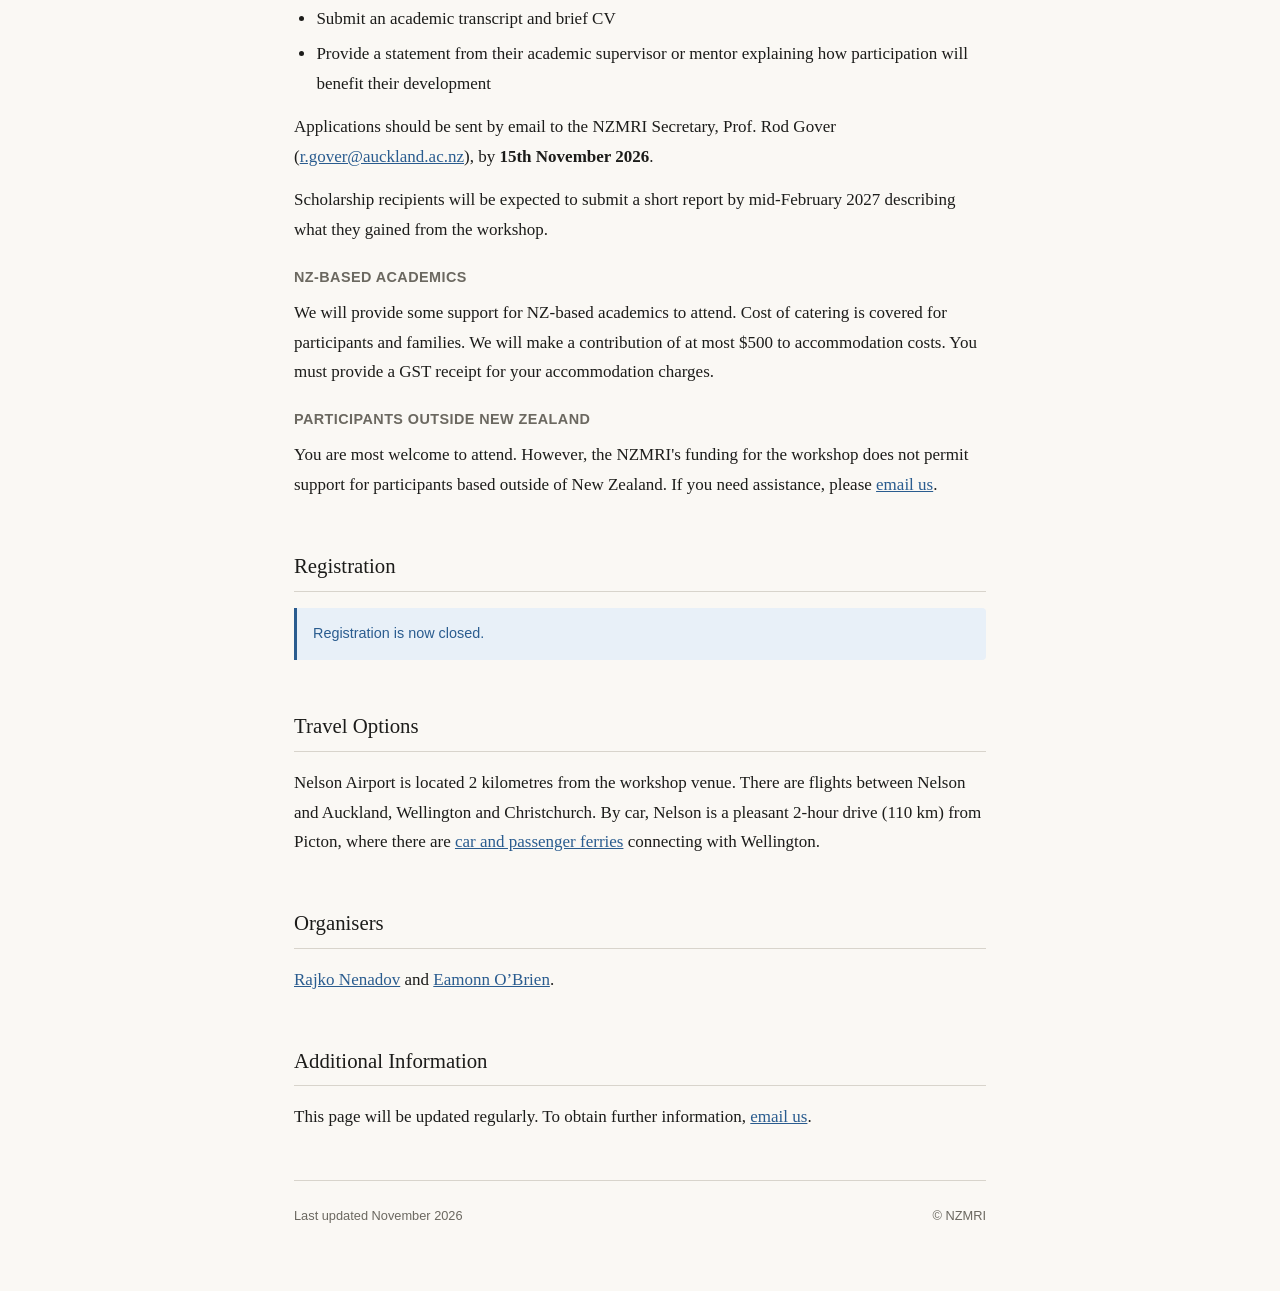
==== commit a3e580c0: "Add files via upload timetable + trip added" ====
--- a/index.html
+++ b/index.html
@@ -438,7 +438,16 @@
     <h2>Schedule</h2>
     <p><strong>Arrival:</strong> by the evening of Saturday, 9 January<br>
        <strong>Departure:</strong> lunchtime Saturday, 16 January</p>
-    <p>Talks will start at 9am Sunday 10 January, and finish by lunchtime Saturday 16 January. Lectures will run each morning. Wednesday is a free day.</p>
+    <p>Lectures run each morning from 9am. On Wednesday there will be a day trip to Abel Tasman National Park. A summary is given below; see the <a href="timetable.html">full timetable</a> for exact times and details of the Wednesday excursion.</p>
+    <ul>
+      <li><strong>Sunday 10 January:</strong> Sahasrabudhe, Peluse, Williamson; dinner at the conference centre.</li>
+      <li><strong>Monday 11 January:</strong> McKay, Liebenau, Tiba; lunch at the conference centre.</li>
+      <li><strong>Tuesday 12 January:</strong> Sahasrabudhe, Peluse, Williamson; lunch at the conference centre.</li>
+      <li><strong>Wednesday 13 January:</strong> Day trip to Abel Tasman National Park; bus departs at 8:30am and returns at approximately 5:30pm.</li>
+      <li><strong>Thursday 14 January:</strong> McKay, Liebenau, Williamson; lunch at the conference centre.</li>
+      <li><strong>Friday 15 January:</strong> Sahasrabudhe, Peluse, Tiba; dinner at the conference centre.</li>
+      <li><strong>Saturday 16 January:</strong> McKay, Liebenau, Tiba; workshop finishes at lunchtime.</li>
+    </ul>
   </section>
 
   <section id="notes">
@@ -459,7 +468,7 @@
 
   <section id="meals">
     <h2>Meals</h2>
-    <p>Dinner will be provided at the Function Centre for participants and their families on Sunday and Friday. Lunch will be provided on Monday, Tuesday, and Thursday. Wednesday is a free day.</p>
+    <p>Dinner will be provided at the Function Centre for participants and their families on Sunday and Friday. Lunch will be provided on Monday, Tuesday, and Thursday. No catered meals are scheduled for Wednesday, when the Abel Tasman day trip takes place.</p>
   </section>
 
   <section id="support">
@@ -497,6 +506,10 @@
     </div>
     -->
 
+    <div class="reg-closed" id="registration-closed-notice" style="display:none;">
+      Registration is now closed.
+    </div>
+
     <div id="reg-form-wrapper">
       <p>Please complete the form below to register for the NZMRI Summer Workshop 2027. The organisers will be in touch closer to the workshop.</p>
 
@@ -633,7 +646,7 @@
   </section>
 
   <footer>
-    <span>Last updated October 2026</span>
+    <span>Last updated November 2026</span>
     <span>&copy; NZMRI</span>
   </footer>
 
@@ -657,6 +670,26 @@
     document.getElementById('student-level').style.display = isStudent ? 'block' : 'none';
     document.getElementById('academic-companion').style.display = isAcademic ? 'block' : 'none';
   }
+
+  // Registration closes at the end of Friday, 27 November 2026 (NZ time).
+  function updateRegistrationStatus() {
+    var nzDate = new Intl.DateTimeFormat('en-CA', {
+      timeZone: 'Pacific/Auckland',
+      year: 'numeric',
+      month: '2-digit',
+      day: '2-digit'
+    }).format(new Date());
+
+    if (nzDate >= '2026-11-28') {
+      var wrapper = document.getElementById('reg-form-wrapper');
+      if (wrapper) wrapper.style.display = 'none';
+
+      var notice = document.getElementById('registration-closed-notice');
+      if (notice) notice.style.display = 'block';
+    }
+  }
+
+  updateRegistrationStatus();
 </script>
 </body>
 </html>
